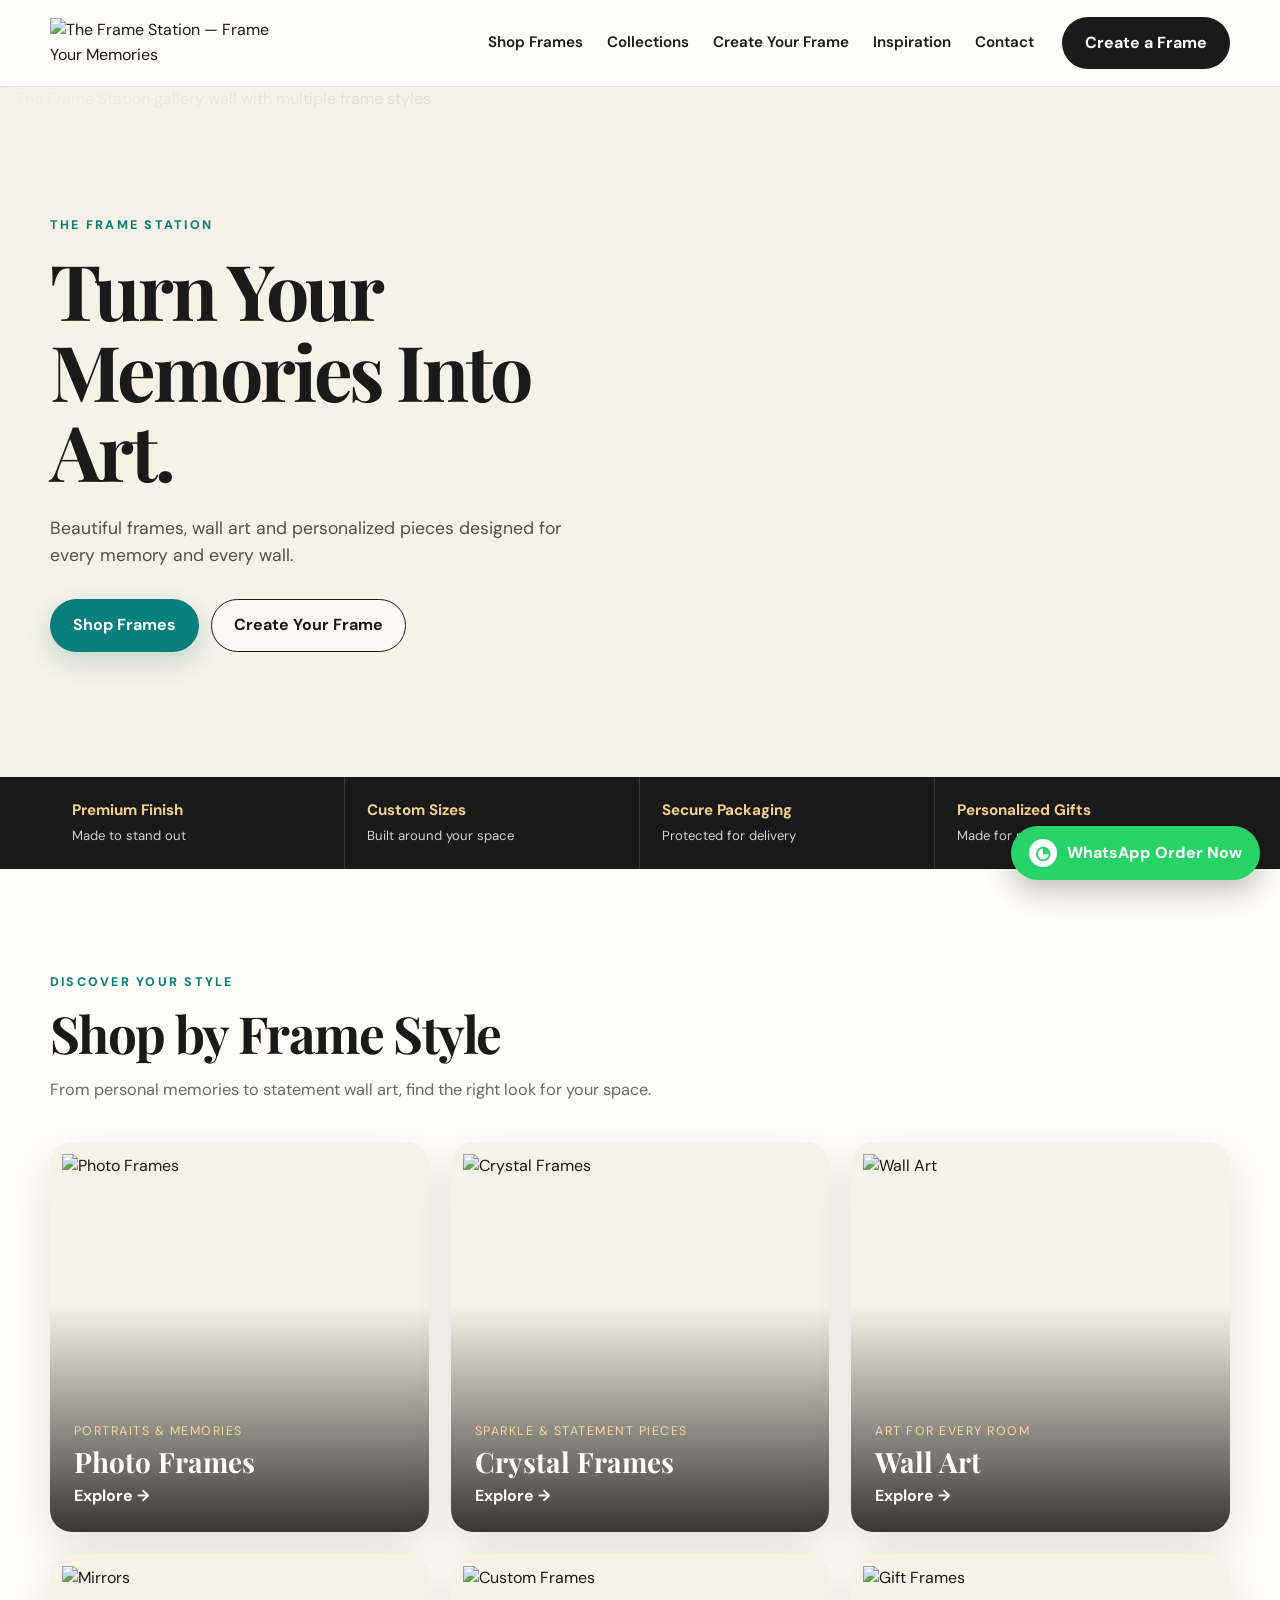
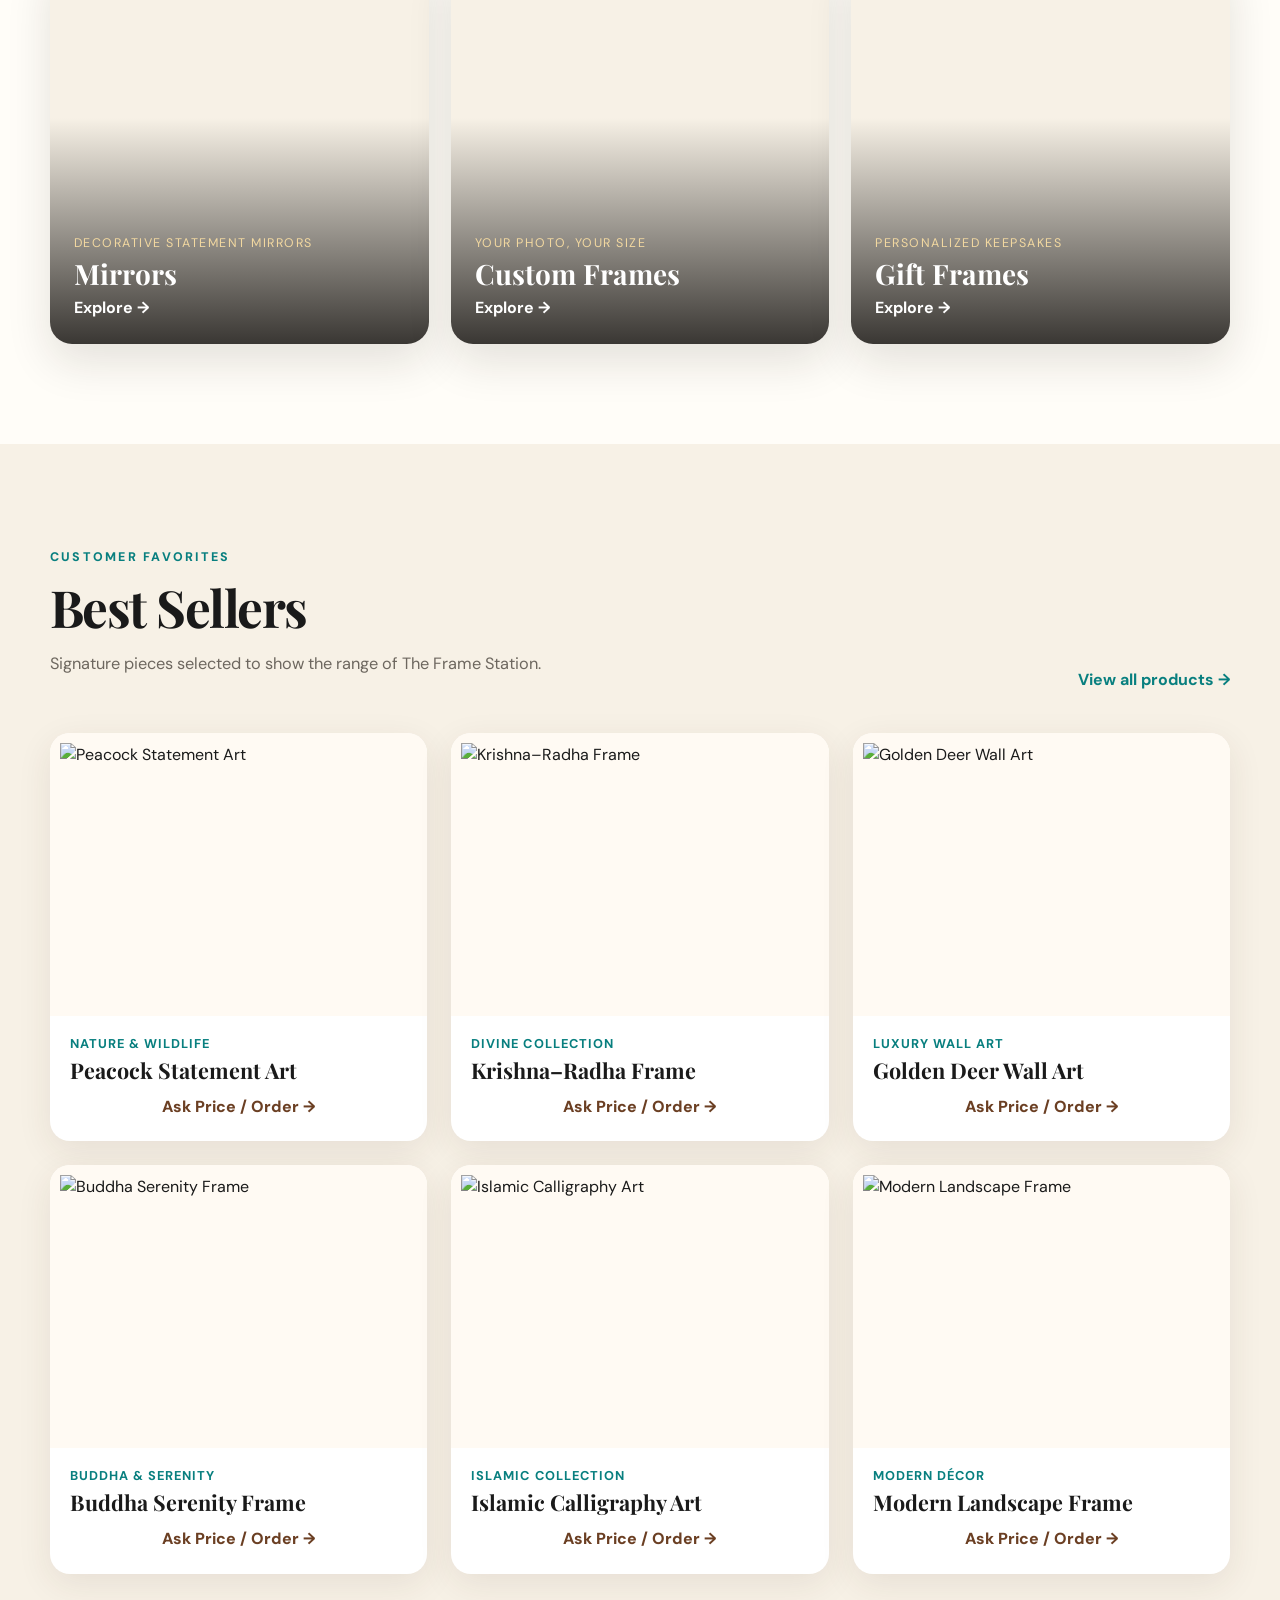
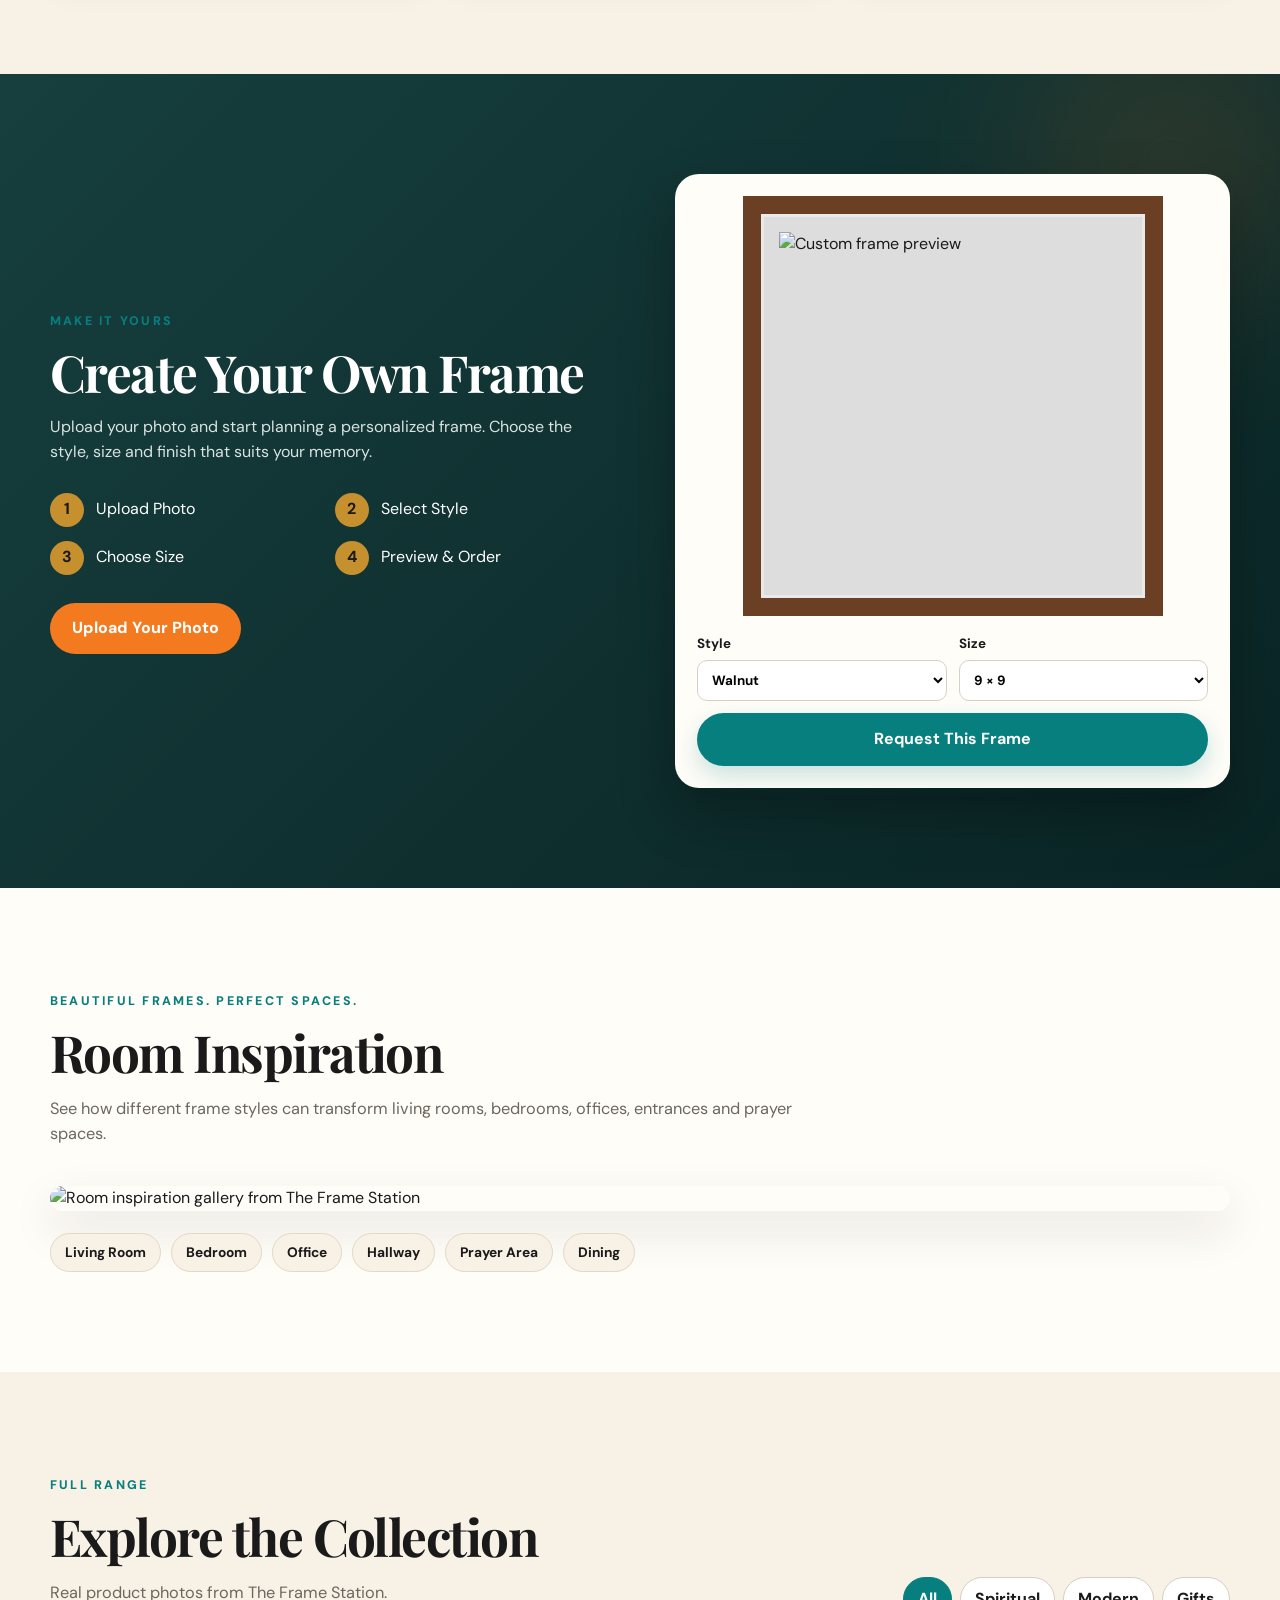
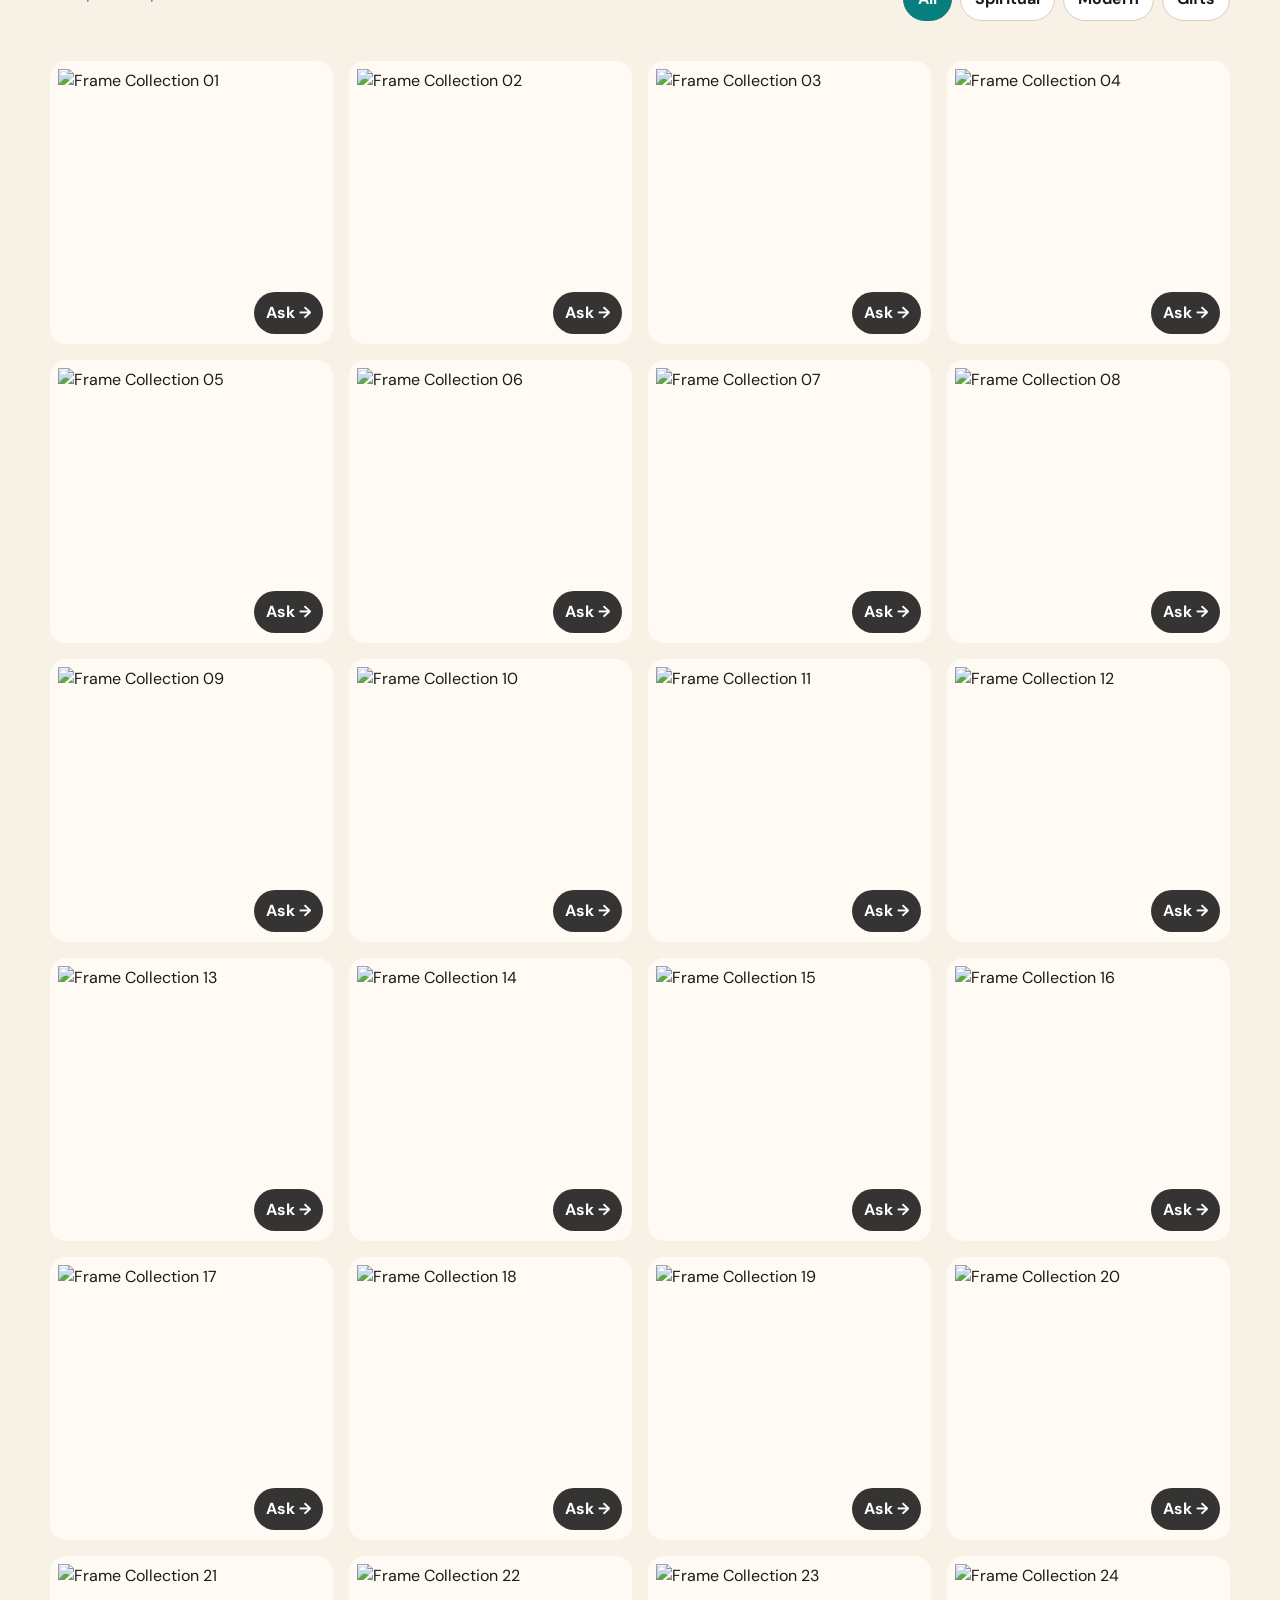
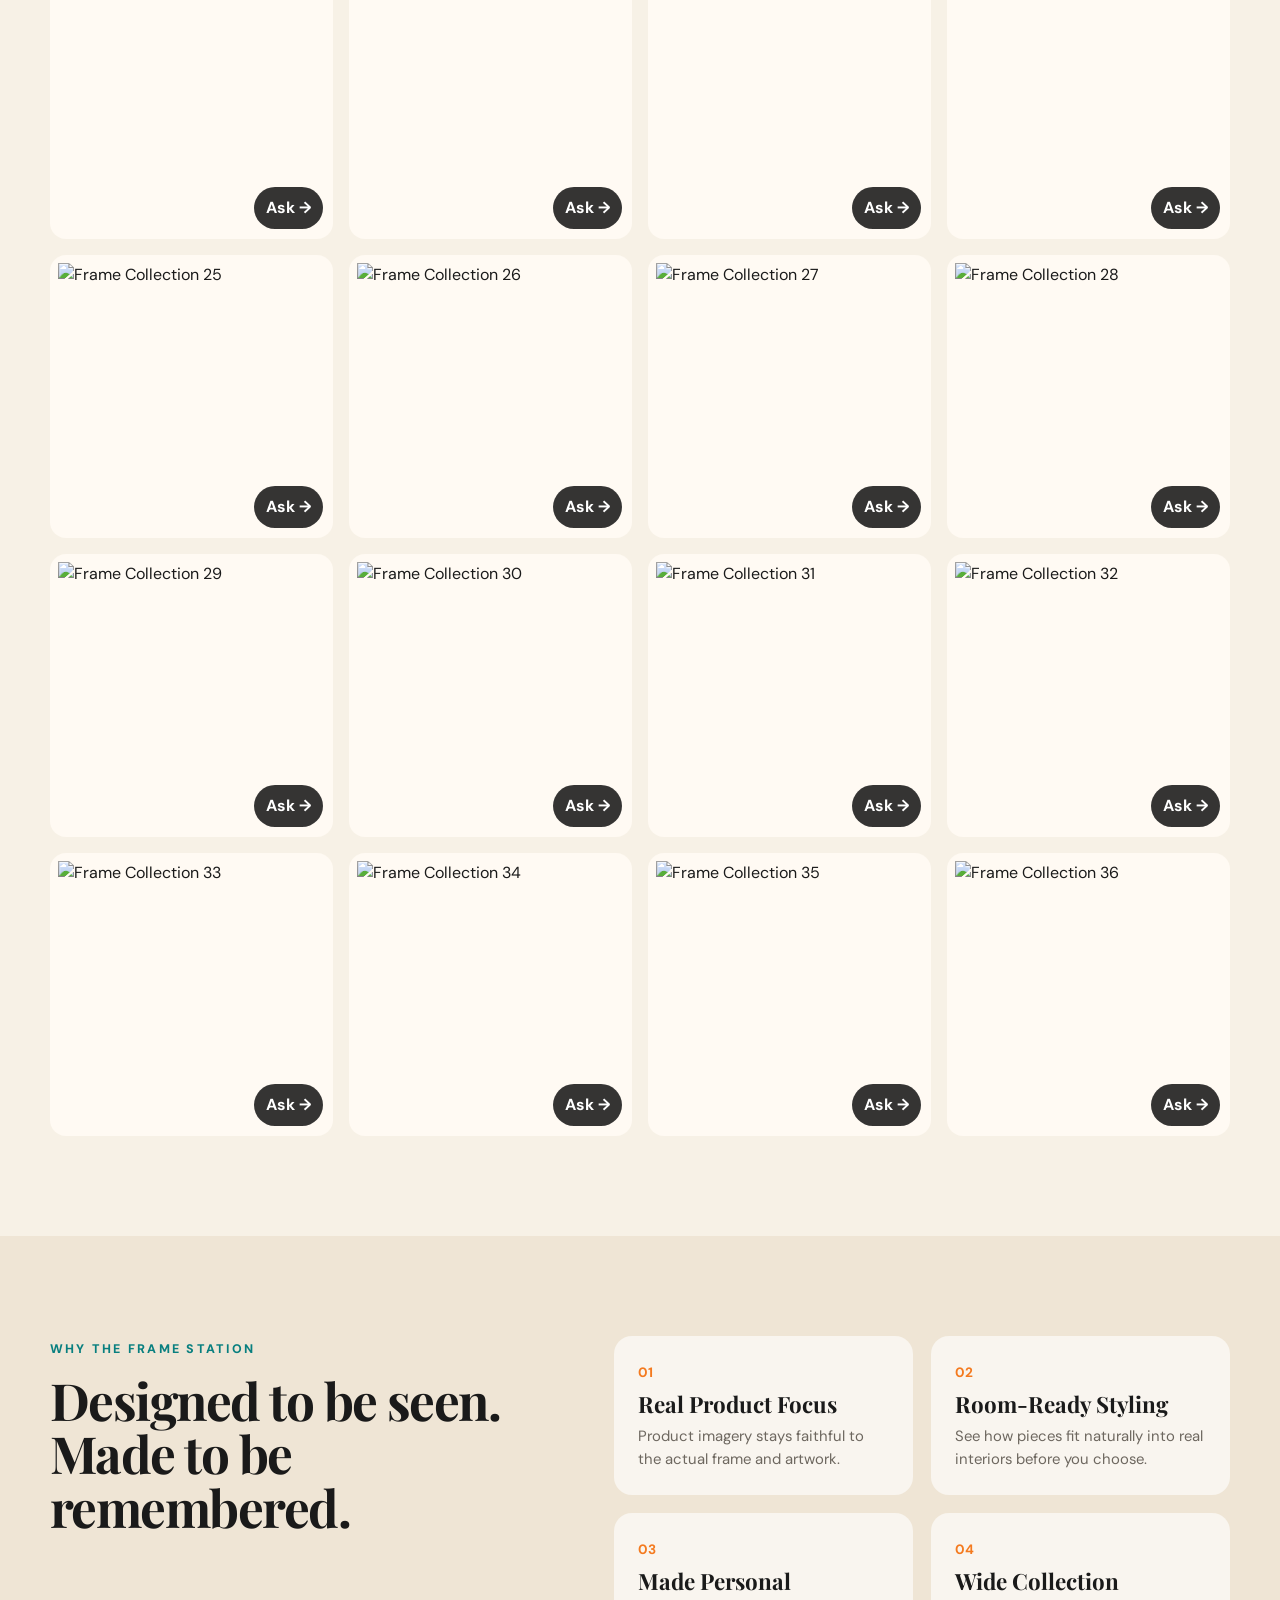
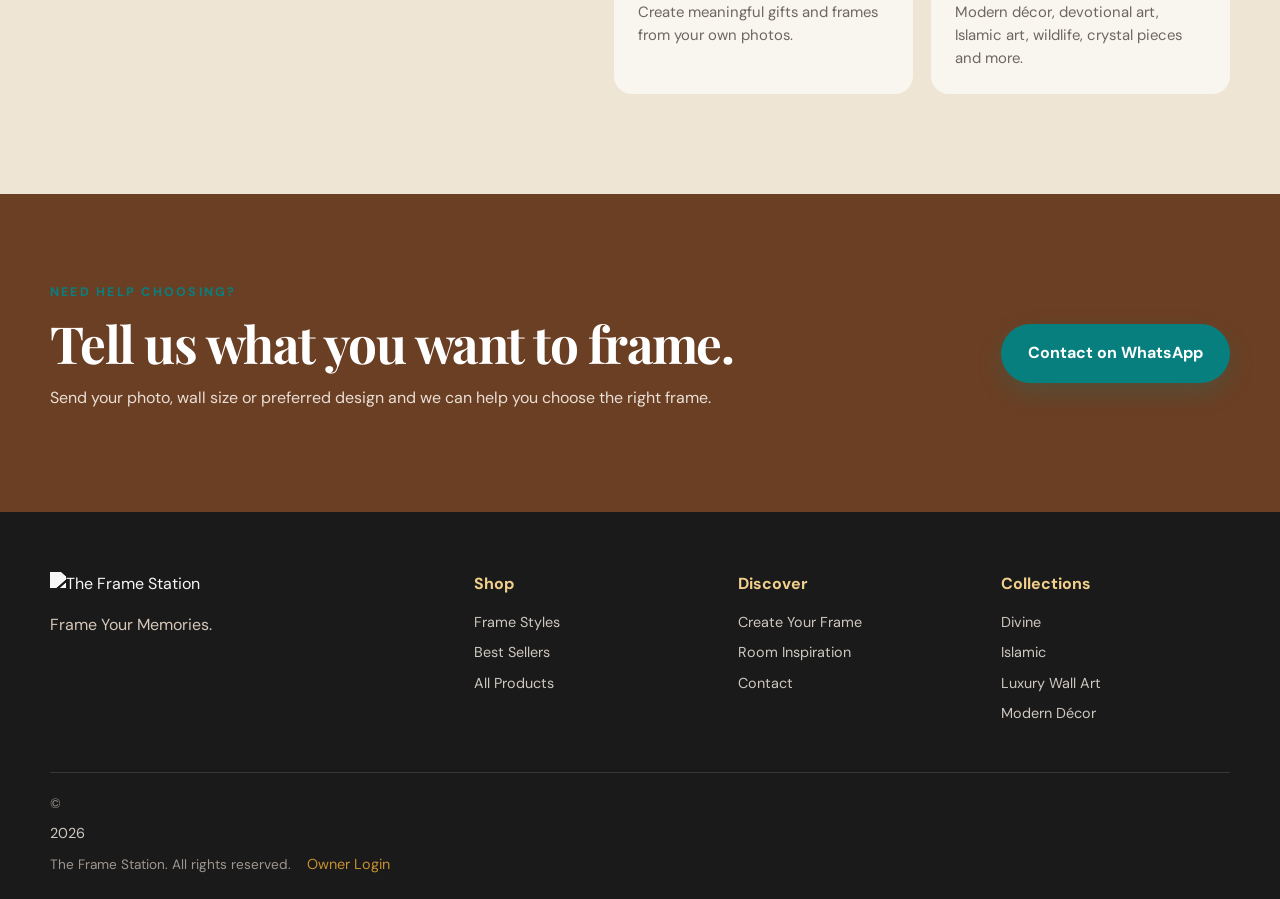
==== index.html @ 50bdc665 "Add files via upload" ====
<!doctype html>
<html lang="en">
<head>
  <meta charset="utf-8">
  <meta name="viewport" content="width=device-width, initial-scale=1">
  <meta name="theme-color" content="#087f7f">
  <meta name="description" content="The Frame Station — premium photo frames, wall art, crystal frames, mirrors, custom frames and personalized gifts.">
  <title>The Frame Station | Frame Your Memories</title>
  <link rel="preconnect" href="https://fonts.googleapis.com">
  <link rel="preconnect" href="https://fonts.gstatic.com" crossorigin>
  <link href="https://fonts.googleapis.com/css2?family=DM+Sans:wght@400;500;600;700&family=Playfair+Display:wght@600;700&display=swap" rel="stylesheet">
  <link rel="stylesheet" href="styles.css">
</head>
<body>
  <header class="site-header" id="top">
    <div class="container nav-wrap">
      <a href="#top" class="brand" aria-label="The Frame Station home">
        <img src="assets/logo.png" alt="The Frame Station — Frame Your Memories">
      </a>
      <button class="menu-toggle" aria-label="Open menu" aria-expanded="false">☰</button>
      <nav class="nav" aria-label="Main navigation">
        <a href="#shop">Shop Frames</a>
        <a href="#collections">Collections</a>
        <a href="#custom">Create Your Frame</a>
        <a href="#inspiration">Inspiration</a>
        <a href="#contact">Contact</a>
      </nav>
      <a class="nav-cta" href="#custom">Create a Frame</a>
    </div>
  </header>

  <main>
    <section class="hero">
      <img class="hero-bg" src="assets/hero.webp" alt="The Frame Station gallery wall with multiple frame styles">
      <div class="hero-shade"></div>
      <div class="container hero-content">
        <div class="hero-copy">
          <span class="eyebrow">THE FRAME STATION</span>
          <h1>Turn Your Memories Into Art.</h1>
          <p>Beautiful frames, wall art and personalized pieces designed for every memory and every wall.</p>
          <div class="hero-actions">
            <a class="btn btn-primary" href="#shop">Shop Frames</a>
            <a class="btn btn-ghost" href="#custom">Create Your Frame</a>
          </div>
        </div>
      </div>
    </section>

    <section class="trust-strip">
      <div class="container trust-grid">
        <div><strong>Premium Finish</strong><span>Made to stand out</span></div>
        <div><strong>Custom Sizes</strong><span>Built around your space</span></div>
        <div><strong>Secure Packaging</strong><span>Protected for delivery</span></div>
        <div><strong>Personalized Gifts</strong><span>Made for meaningful moments</span></div>
      </div>
    </section>

    <section class="section" id="shop">
      <div class="container">
        <div class="section-heading">
          <span class="eyebrow">DISCOVER YOUR STYLE</span>
          <h2>Shop by Frame Style</h2>
          <p>From personal memories to statement wall art, find the right look for your space.</p>
        </div>
        <div class="category-grid">
          <article class="category-card">
            <img src="assets/products/product-30.webp" alt="Photo Frames">
            <div class="category-overlay">
              <span>Portraits & memories</span>
              <h3>Photo Frames</h3>
              <a href="#collections">Explore →</a>
            </div>
          </article><article class="category-card">
            <img src="assets/products/product-27.webp" alt="Crystal Frames">
            <div class="category-overlay">
              <span>Sparkle & statement pieces</span>
              <h3>Crystal Frames</h3>
              <a href="#collections">Explore →</a>
            </div>
          </article><article class="category-card">
            <img src="assets/products/product-05.webp" alt="Wall Art">
            <div class="category-overlay">
              <span>Art for every room</span>
              <h3>Wall Art</h3>
              <a href="#collections">Explore →</a>
            </div>
          </article><article class="category-card">
            <img src="assets/products/product-33.webp" alt="Mirrors">
            <div class="category-overlay">
              <span>Decorative statement mirrors</span>
              <h3>Mirrors</h3>
              <a href="#collections">Explore →</a>
            </div>
          </article><article class="category-card">
            <img src="assets/products/product-35.webp" alt="Custom Frames">
            <div class="category-overlay">
              <span>Your photo, your size</span>
              <h3>Custom Frames</h3>
              <a href="#collections">Explore →</a>
            </div>
          </article><article class="category-card">
            <img src="assets/products/product-18.webp" alt="Gift Frames">
            <div class="category-overlay">
              <span>Personalized keepsakes</span>
              <h3>Gift Frames</h3>
              <a href="#collections">Explore →</a>
            </div>
          </article>
        </div>
      </div>
    </section>

    <section class="section section-soft" id="collections">
      <div class="container">
        <div class="section-heading heading-row">
          <div>
            <span class="eyebrow">CUSTOMER FAVORITES</span>
            <h2>Best Sellers</h2>
            <p>Signature pieces selected to show the range of The Frame Station.</p>
          </div>
          <a class="text-link" href="#all-products">View all products →</a>
        </div>
        <div class="product-grid">
          <article class="product-card">
            <div class="product-image"><img src="assets/products/product-21.webp" alt="Peacock Statement Art" loading="lazy"></div>
            <div class="product-info">
              <span>Nature & Wildlife</span>
              <h3>Peacock Statement Art</h3>
              <button class="order-link" data-product="Peacock Statement Art">Ask Price / Order →</button>
            </div>
          </article><article class="product-card">
            <div class="product-image"><img src="assets/products/product-12.webp" alt="Krishna–Radha Frame" loading="lazy"></div>
            <div class="product-info">
              <span>Divine Collection</span>
              <h3>Krishna–Radha Frame</h3>
              <button class="order-link" data-product="Krishna–Radha Frame">Ask Price / Order →</button>
            </div>
          </article><article class="product-card">
            <div class="product-image"><img src="assets/products/product-07.webp" alt="Golden Deer Wall Art" loading="lazy"></div>
            <div class="product-info">
              <span>Luxury Wall Art</span>
              <h3>Golden Deer Wall Art</h3>
              <button class="order-link" data-product="Golden Deer Wall Art">Ask Price / Order →</button>
            </div>
          </article><article class="product-card">
            <div class="product-image"><img src="assets/products/product-10.webp" alt="Buddha Serenity Frame" loading="lazy"></div>
            <div class="product-info">
              <span>Buddha & Serenity</span>
              <h3>Buddha Serenity Frame</h3>
              <button class="order-link" data-product="Buddha Serenity Frame">Ask Price / Order →</button>
            </div>
          </article><article class="product-card">
            <div class="product-image"><img src="assets/products/product-03.webp" alt="Islamic Calligraphy Art" loading="lazy"></div>
            <div class="product-info">
              <span>Islamic Collection</span>
              <h3>Islamic Calligraphy Art</h3>
              <button class="order-link" data-product="Islamic Calligraphy Art">Ask Price / Order →</button>
            </div>
          </article><article class="product-card">
            <div class="product-image"><img src="assets/products/product-32.webp" alt="Modern Landscape Frame" loading="lazy"></div>
            <div class="product-info">
              <span>Modern Décor</span>
              <h3>Modern Landscape Frame</h3>
              <button class="order-link" data-product="Modern Landscape Frame">Ask Price / Order →</button>
            </div>
          </article>
        </div>
      </div>
    </section>

    <section class="custom-section" id="custom">
      <div class="container custom-grid">
        <div class="custom-copy">
          <span class="eyebrow">MAKE IT YOURS</span>
          <h2>Create Your Own Frame</h2>
          <p>Upload your photo and start planning a personalized frame. Choose the style, size and finish that suits your memory.</p>
          <div class="steps">
            <div><b>1</b><span>Upload Photo</span></div>
            <div><b>2</b><span>Select Style</span></div>
            <div><b>3</b><span>Choose Size</span></div>
            <div><b>4</b><span>Preview & Order</span></div>
          </div>
          <label class="upload-btn" for="photoUpload">Upload Your Photo</label>
          <input id="photoUpload" type="file" accept="image/*" hidden>
        </div>
        <div class="preview-shell">
          <div class="preview-frame">
            <img id="previewImage" src="assets/products/product-30.webp" alt="Custom frame preview">
          </div>
          <div class="preview-controls">
            <label>Style
              <select id="frameStyle">
                <option value="walnut">Walnut</option>
                <option value="black">Black</option>
                <option value="gold">Gold</option>
                <option value="teal">Teal Accent</option>
              </select>
            </label>
            <label>Size
              <select id="frameSize">
                <option>9 × 9</option>
                <option>12 × 12</option>
                <option>12 × 18</option>
                <option>18 × 24</option>
                <option>A4</option>
                <option>Custom Size</option>
              </select>
            </label>
            <button class="btn btn-primary" id="customOrder">Request This Frame</button>
          </div>
        </div>
      </div>
    </section>

    <section class="section" id="inspiration">
      <div class="container">
        <div class="section-heading">
          <span class="eyebrow">BEAUTIFUL FRAMES. PERFECT SPACES.</span>
          <h2>Room Inspiration</h2>
          <p>See how different frame styles can transform living rooms, bedrooms, offices, entrances and prayer spaces.</p>
        </div>
        <div class="inspiration-feature">
          <img src="assets/room-inspiration.webp" alt="Room inspiration gallery from The Frame Station" loading="lazy">
        </div>
        <div class="room-tags">
          <span>Living Room</span><span>Bedroom</span><span>Office</span><span>Hallway</span><span>Prayer Area</span><span>Dining</span>
        </div>
      </div>
    </section>

    <section class="section section-soft" id="all-products">
      <div class="container">
        <div class="section-heading heading-row">
          <div>
            <span class="eyebrow">FULL RANGE</span>
            <h2>Explore the Collection</h2>
            <p>Real product photos from The Frame Station.</p>
          </div>
          <div class="filters" aria-label="Product filters">
            <button class="filter-btn active" data-filter="all">All</button>
            <button class="filter-btn" data-filter="spiritual">Spiritual</button>
            <button class="filter-btn" data-filter="modern">Modern</button>
            <button class="filter-btn" data-filter="gift">Gifts</button>
          </div>
        </div>
        <div class="gallery-grid" id="galleryGrid"></div>
      </div>
    </section>

    <section class="why">
      <div class="container why-grid">
        <div>
          <span class="eyebrow">WHY THE FRAME STATION</span>
          <h2>Designed to be seen. Made to be remembered.</h2>
        </div>
        <div class="why-items">
          <div><b>01</b><h3>Real Product Focus</h3><p>Product imagery stays faithful to the actual frame and artwork.</p></div>
          <div><b>02</b><h3>Room-Ready Styling</h3><p>See how pieces fit naturally into real interiors before you choose.</p></div>
          <div><b>03</b><h3>Made Personal</h3><p>Create meaningful gifts and frames from your own photos.</p></div>
          <div><b>04</b><h3>Wide Collection</h3><p>Modern décor, devotional art, Islamic art, wildlife, crystal pieces and more.</p></div>
        </div>
      </div>
    </section>

    <section class="contact" id="contact">
      <div class="container contact-inner">
        <div>
          <span class="eyebrow">NEED HELP CHOOSING?</span>
          <h2>Tell us what you want to frame.</h2>
          <p>Send your photo, wall size or preferred design and we can help you choose the right frame.</p>
        </div>
        <button class="btn btn-primary btn-large" id="contactWhatsApp">Contact on WhatsApp</button>
      </div>
    </section>
  </main>

  <footer>
    <div class="container footer-grid">
      <div class="footer-brand">
        <img src="assets/logo.png" alt="The Frame Station">
        <p>Frame Your Memories.</p>
      </div>
      <div><h4>Shop</h4><a href="#shop">Frame Styles</a><a href="#collections">Best Sellers</a><a href="#all-products">All Products</a></div>
      <div><h4>Discover</h4><a href="#custom">Create Your Frame</a><a href="#inspiration">Room Inspiration</a><a href="#contact">Contact</a></div>
      <div><h4>Collections</h4><span>Divine</span><span>Islamic</span><span>Luxury Wall Art</span><span>Modern Décor</span></div>
    </div>
    <div class="container footer-bottom">© <span id="year"></span> The Frame Station. All rights reserved. <a href="/admin/" style="display:inline;margin-left:12px;color:#c6902f">Owner Login</a></div>
  </footer>

  <script>
    window.PRODUCTS = [{"src": "assets/products/product-01.webp", "name": "Frame Collection 01"}, {"src": "assets/products/product-02.webp", "name": "Frame Collection 02"}, {"src": "assets/products/product-03.webp", "name": "Frame Collection 03"}, {"src": "assets/products/product-04.webp", "name": "Frame Collection 04"}, {"src": "assets/products/product-05.webp", "name": "Frame Collection 05"}, {"src": "assets/products/product-06.webp", "name": "Frame Collection 06"}, {"src": "assets/products/product-07.webp", "name": "Frame Collection 07"}, {"src": "assets/products/product-08.webp", "name": "Frame Collection 08"}, {"src": "assets/products/product-09.webp", "name": "Frame Collection 09"}, {"src": "assets/products/product-10.webp", "name": "Frame Collection 10"}, {"src": "assets/products/product-11.webp", "name": "Frame Collection 11"}, {"src": "assets/products/product-12.webp", "name": "Frame Collection 12"}, {"src": "assets/products/product-13.webp", "name": "Frame Collection 13"}, {"src": "assets/products/product-14.webp", "name": "Frame Collection 14"}, {"src": "assets/products/product-15.webp", "name": "Frame Collection 15"}, {"src": "assets/products/product-16.webp", "name": "Frame Collection 16"}, {"src": "assets/products/product-17.webp", "name": "Frame Collection 17"}, {"src": "assets/products/product-18.webp", "name": "Frame Collection 18"}, {"src": "assets/products/product-19.webp", "name": "Frame Collection 19"}, {"src": "assets/products/product-20.webp", "name": "Frame Collection 20"}, {"src": "assets/products/product-21.webp", "name": "Frame Collection 21"}, {"src": "assets/products/product-22.webp", "name": "Frame Collection 22"}, {"src": "assets/products/product-23.webp", "name": "Frame Collection 23"}, {"src": "assets/products/product-24.webp", "name": "Frame Collection 24"}, {"src": "assets/products/product-25.webp", "name": "Frame Collection 25"}, {"src": "assets/products/product-26.webp", "name": "Frame Collection 26"}, {"src": "assets/products/product-27.webp", "name": "Frame Collection 27"}, {"src": "assets/products/product-28.webp", "name": "Frame Collection 28"}, {"src": "assets/products/product-29.webp", "name": "Frame Collection 29"}, {"src": "assets/products/product-30.webp", "name": "Frame Collection 30"}, {"src": "assets/products/product-31.webp", "name": "Frame Collection 31"}, {"src": "assets/products/product-32.webp", "name": "Frame Collection 32"}, {"src": "assets/products/product-33.webp", "name": "Frame Collection 33"}, {"src": "assets/products/product-34.webp", "name": "Frame Collection 34"}, {"src": "assets/products/product-35.webp", "name": "Frame Collection 35"}, {"src": "assets/products/product-36.webp", "name": "Frame Collection 36"}];
  </script>
  <button class="whatsapp-float" id="floatingWhatsApp" type="button" aria-label="Order on WhatsApp">
    <span class="wa-icon">◔</span>
    <span>WhatsApp Order Now</span>
  </button>
  <script src="script.js"></script>
</body>
</html>
---- styles.css ----
:root{
  --charcoal:#1a1a1a;
  --gold:#c6902f;
  --walnut:#6b3f23;
  --teal:#087f7f;
  --teal-dark:#065f5f;
  --orange:#f47a1f;
  --cream:#f7f1e6;
  --paper:#fffdf8;
  --white:#fff;
  --muted:#6d675f;
  --shadow:0 18px 45px rgba(34,27,20,.12);
  --radius:22px;
}
*{box-sizing:border-box}
html{scroll-behavior:smooth}
body{margin:0;font-family:"DM Sans",sans-serif;color:var(--charcoal);background:var(--paper);line-height:1.55}
img{max-width:100%;display:block}
a{text-decoration:none;color:inherit}
button,select,input{font:inherit}
.container{width:min(1180px,calc(100% - 40px));margin:auto}
.site-header{position:sticky;top:0;z-index:50;background:rgba(255,253,248,.94);backdrop-filter:blur(14px);border-bottom:1px solid rgba(107,63,35,.12)}
.nav-wrap{height:86px;display:flex;align-items:center;gap:28px}
.brand{width:220px;display:block}
.brand img{width:100%;height:auto;max-height:66px;object-fit:contain;object-position:left center}
.nav{display:flex;align-items:center;gap:24px;margin-left:auto}
.nav a{font-weight:600;font-size:.95rem}
.nav a:hover{color:var(--teal)}
.nav-cta,.btn{border-radius:999px;padding:13px 22px;font-weight:700;display:inline-flex;align-items:center;justify-content:center;border:1px solid transparent;cursor:pointer;transition:.2s}
.nav-cta{background:var(--charcoal);color:white}
.nav-cta:hover{background:var(--teal)}
.menu-toggle{display:none;background:none;border:0;font-size:1.7rem}
.hero{position:relative;min-height:690px;display:grid;align-items:center;overflow:hidden;background:var(--cream)}
.hero-bg{position:absolute;inset:0;width:100%;height:100%;object-fit:cover}
.hero-shade{position:absolute;inset:0;background:linear-gradient(90deg,rgba(247,241,230,.98) 0%,rgba(247,241,230,.90) 35%,rgba(247,241,230,.18) 68%,rgba(247,241,230,.06) 100%)}
.hero-content{position:relative;z-index:2}
.hero-copy{max-width:550px;padding:80px 0}
.eyebrow{display:inline-block;color:var(--teal);font-size:.78rem;font-weight:800;letter-spacing:.18em;text-transform:uppercase;margin-bottom:14px}
h1,h2,h3{font-family:"Playfair Display",serif;line-height:1.05;margin:0}
h1{font-size:clamp(3rem,6vw,5.7rem);letter-spacing:-.04em}
h2{font-size:clamp(2.35rem,4vw,4.1rem);letter-spacing:-.03em}
h3{font-size:1.4rem}
.hero-copy p{font-size:1.1rem;max-width:520px;color:#554f49;margin:24px 0 30px}
.hero-actions{display:flex;gap:12px;flex-wrap:wrap}
.btn-primary{background:var(--teal);color:white;box-shadow:0 10px 25px rgba(8,127,127,.22)}
.btn-primary:hover{background:var(--teal-dark);transform:translateY(-1px)}
.btn-ghost{border-color:var(--charcoal);background:rgba(255,255,255,.55)}
.btn-ghost:hover{background:white}
.trust-strip{background:var(--charcoal);color:white}
.trust-grid{display:grid;grid-template-columns:repeat(4,1fr)}
.trust-grid>div{padding:22px 22px;border-right:1px solid rgba(255,255,255,.12)}
.trust-grid>div:last-child{border-right:0}
.trust-grid strong{display:block;color:#f4d18a;font-size:.95rem}
.trust-grid span{font-size:.82rem;color:#d6d0ca}
.section{padding:100px 0}
.section-soft{background:var(--cream)}
.section-heading{max-width:760px;margin-bottom:40px}
.section-heading p{color:var(--muted);font-size:1.02rem}
.heading-row{max-width:none;display:flex;align-items:end;justify-content:space-between;gap:24px}
.text-link{color:var(--teal);font-weight:700;white-space:nowrap}
.category-grid{display:grid;grid-template-columns:repeat(3,1fr);gap:22px}
.category-card{position:relative;height:360px;border-radius:var(--radius);overflow:hidden;box-shadow:var(--shadow);background:#ddd}
.category-card img{width:100%;height:100%;object-fit:cover;transition:transform .5s}
.category-card:hover img{transform:scale(1.04)}
.category-card:after{content:"";position:absolute;inset:0;background:linear-gradient(180deg,transparent 40%,rgba(16,14,12,.82) 100%)}
.category-overlay{position:absolute;left:24px;right:24px;bottom:22px;color:white;z-index:2}
.category-overlay span{font-size:.78rem;text-transform:uppercase;letter-spacing:.12em;color:#f2d8a0}
.category-overlay h3{font-size:1.75rem;margin:4px 0 8px}
.category-overlay a{font-weight:700;color:#fff}
.product-grid{display:grid;grid-template-columns:repeat(3,1fr);gap:24px}
.product-card{background:white;border-radius:20px;overflow:hidden;box-shadow:0 10px 35px rgba(67,49,31,.09);transition:.25s}
.product-card:hover{transform:translateY(-5px);box-shadow:var(--shadow)}
.product-image{aspect-ratio:1/1;background:#eee;overflow:hidden}
.product-image img{width:100%;height:100%;object-fit:cover}
.product-info{padding:18px 20px 22px}
.product-info>span{color:var(--teal);font-weight:700;font-size:.8rem;text-transform:uppercase;letter-spacing:.08em}
.product-info h3{margin:5px 0 13px;font-size:1.35rem}
.order-link{background:none;border:0;padding:0;color:var(--walnut);font-weight:800;cursor:pointer}
.custom-section{padding:100px 0;background:linear-gradient(135deg,#163f3e,#0a2424);color:white;position:relative;overflow:hidden}
.custom-section:before{content:"";position:absolute;width:300px;height:300px;border-radius:50%;background:var(--orange);filter:blur(80px);opacity:.12;right:-40px;top:-60px}
.custom-grid{display:grid;grid-template-columns:1fr 1fr;gap:70px;align-items:center;position:relative}
.custom-copy p{color:#d9e3e1;max-width:560px}
.steps{display:grid;grid-template-columns:repeat(2,1fr);gap:14px;margin:28px 0}
.steps div{display:flex;align-items:center;gap:12px}
.steps b{width:34px;height:34px;border-radius:50%;display:grid;place-items:center;background:var(--gold);color:var(--charcoal)}
.upload-btn{display:inline-flex;padding:13px 22px;border-radius:999px;background:var(--orange);font-weight:800;cursor:pointer}
.preview-shell{background:var(--paper);padding:22px;border-radius:24px;box-shadow:0 25px 55px rgba(0,0,0,.28);color:var(--charcoal)}
.preview-frame{margin:auto;max-width:420px;aspect-ratio:1/1;background:#ddd;padding:18px;border:18px solid var(--walnut);box-shadow:inset 0 0 0 3px rgba(255,255,255,.35)}
.preview-frame img{width:100%;height:100%;object-fit:cover}
.preview-controls{display:grid;grid-template-columns:1fr 1fr;gap:12px;margin-top:18px}
.preview-controls label{font-size:.84rem;font-weight:700}
.preview-controls select{width:100%;margin-top:6px;padding:10px;border:1px solid #d8d0c7;border-radius:10px;background:white}
.preview-controls .btn{grid-column:1/-1}
.inspiration-feature{border-radius:26px;overflow:hidden;box-shadow:var(--shadow)}
.inspiration-feature img{width:100%}
.room-tags{display:flex;gap:10px;flex-wrap:wrap;margin-top:22px}
.room-tags span{padding:8px 14px;background:var(--cream);border:1px solid #e4d7c6;border-radius:999px;font-weight:700;font-size:.86rem}
.filters{display:flex;gap:8px;flex-wrap:wrap}
.filter-btn{border:1px solid #d9cdbd;background:white;color:var(--charcoal);padding:9px 14px;border-radius:999px;cursor:pointer;font-weight:700}
.filter-btn.active,.filter-btn:hover{background:var(--teal);color:white;border-color:var(--teal)}
.gallery-grid{display:grid;grid-template-columns:repeat(4,1fr);gap:16px}
.gallery-item{border-radius:16px;overflow:hidden;aspect-ratio:1/1;background:#eee;position:relative}
.gallery-item img{width:100%;height:100%;object-fit:cover;transition:.4s}
.gallery-item:hover img{transform:scale(1.04)}
.gallery-item button{position:absolute;right:10px;bottom:10px;border:0;border-radius:999px;padding:9px 12px;background:rgba(26,26,26,.88);color:white;font-weight:700;cursor:pointer}
.why{padding:100px 0;background:#efe5d5}
.why-grid{display:grid;grid-template-columns:.9fr 1.1fr;gap:60px}
.why-items{display:grid;grid-template-columns:1fr 1fr;gap:18px}
.why-items>div{background:rgba(255,255,255,.62);padding:24px;border-radius:18px}
.why-items b{color:var(--orange);font-size:.85rem}
.why-items h3{margin:8px 0}
.why-items p{margin:0;color:var(--muted);font-size:.93rem}
.contact{padding:85px 0;background:var(--walnut);color:white}
.contact-inner{display:flex;align-items:center;justify-content:space-between;gap:35px}
.contact h2{max-width:700px}
.contact p{color:#eadfd6}
.btn-large{padding:16px 26px;white-space:nowrap}
footer{background:var(--charcoal);color:#eee;padding:60px 0 24px}
.footer-grid{display:grid;grid-template-columns:1.7fr repeat(3,1fr);gap:35px}
.footer-brand img{width:230px;filter:brightness(0) invert(1);opacity:.96}
.footer-brand p{color:#d6c7b9}
footer h4{color:#f2d08c;margin:0 0 14px}
footer a,footer span{display:block;color:#cfc8c1;margin:8px 0;font-size:.9rem}
footer a:hover{color:white}
.footer-bottom{margin-top:40px;padding-top:20px;border-top:1px solid rgba(255,255,255,.12);color:#9e9690;font-size:.85rem}
@media(max-width:900px){
  .nav,.nav-cta{display:none}
  .menu-toggle{display:block;margin-left:auto}
  .nav.open{display:flex;position:absolute;left:20px;right:20px;top:78px;flex-direction:column;align-items:stretch;background:var(--paper);padding:18px;border-radius:16px;box-shadow:var(--shadow)}
  .hero{min-height:620px}
  .hero-bg{object-position:62% center}
  .hero-shade{background:linear-gradient(90deg,rgba(247,241,230,.98) 0%,rgba(247,241,230,.88) 55%,rgba(247,241,230,.2) 100%)}
  .hero-copy{max-width:480px}
  .trust-grid{grid-template-columns:1fr 1fr}
  .trust-grid>div:nth-child(2){border-right:0}
  .trust-grid>div:nth-child(-n+2){border-bottom:1px solid rgba(255,255,255,.12)}
  .category-grid,.product-grid{grid-template-columns:repeat(2,1fr)}
  .custom-grid,.why-grid{grid-template-columns:1fr}
  .gallery-grid{grid-template-columns:repeat(3,1fr)}
  .footer-grid{grid-template-columns:1fr 1fr}
}
@media(max-width:620px){
  .container{width:min(100% - 28px,1180px)}
  .nav-wrap{height:76px}
  .brand{width:180px}
  .hero{min-height:680px;align-items:end}
  .hero-bg{object-position:68% center}
  .hero-shade{background:linear-gradient(0deg,rgba(247,241,230,.98) 0%,rgba(247,241,230,.90) 52%,rgba(247,241,230,.15) 100%)}
  .hero-copy{padding:280px 0 48px}
  h1{font-size:3rem}
  h2{font-size:2.45rem}
  .section,.custom-section,.why{padding:72px 0}
  .category-grid,.product-grid{grid-template-columns:1fr}
  .category-card{height:320px}
  .heading-row{display:block}
  .text-link{display:inline-block;margin-top:12px}
  .preview-controls{grid-template-columns:1fr}
  .preview-controls .btn{grid-column:auto}
  .gallery-grid{grid-template-columns:repeat(2,1fr)}
  .why-items{grid-template-columns:1fr}
  .contact-inner{display:block}
  .contact .btn{margin-top:18px}
  .footer-grid{grid-template-columns:1fr 1fr}
  .footer-brand{grid-column:1/-1}
}


/* ===== Alignment fixes ===== */
.category-grid{
  align-items:stretch;
}
.category-card{
  display:flex;
  flex-direction:column;
  height:390px;
  background:#fff;
}
.category-card img{
  flex:1 1 auto;
  width:100%;
  min-height:0;
  object-fit:contain;
  object-position:center;
  padding:12px;
  background:#f7f1e6;
}
.category-card:after{
  background:linear-gradient(180deg,transparent 42%,rgba(16,14,12,.82) 100%);
}
.category-overlay{
  min-height:92px;
}

.product-grid{
  align-items:stretch;
}
.product-card{
  display:flex;
  flex-direction:column;
  height:100%;
}
.product-image{
  aspect-ratio:4/3;
  display:flex;
  align-items:center;
  justify-content:center;
  background:#fffaf3;
}
.product-image img{
  width:100%;
  height:100%;
  object-fit:contain;
  padding:10px;
}
.product-info{
  display:flex;
  flex-direction:column;
  flex:1;
}
.product-info .order-link{
  margin-top:auto;
}

.gallery-grid{
  align-items:stretch;
}
.gallery-item{
  aspect-ratio:1/1;
  background:#fffaf3;
}
.gallery-item img{
  object-fit:contain;
  padding:8px;
}

/* ===== Floating WhatsApp ===== */
.whatsapp-float{
  position:fixed;
  right:20px;
  bottom:20px;
  z-index:999;
  display:flex;
  align-items:center;
  gap:10px;
  padding:13px 18px;
  border-radius:999px;
  background:#25D366;
  color:#fff;
  font-weight:800;
  border:0;
  box-shadow:0 12px 30px rgba(0,0,0,.24);
  cursor:pointer;
  transition:.2s ease;
}
.whatsapp-float:hover{
  transform:translateY(-2px);
  box-shadow:0 16px 34px rgba(0,0,0,.28);
}
.whatsapp-float .wa-icon{
  width:28px;
  height:28px;
  border-radius:50%;
  background:#fff;
  color:#25D366;
  display:grid;
  place-items:center;
  font-size:18px;
  line-height:1;
}
@media(max-width:620px){
  .category-card{height:350px}
  .whatsapp-float{
    right:12px;
    bottom:12px;
    padding:11px 14px;
    font-size:.9rem;
  }
}
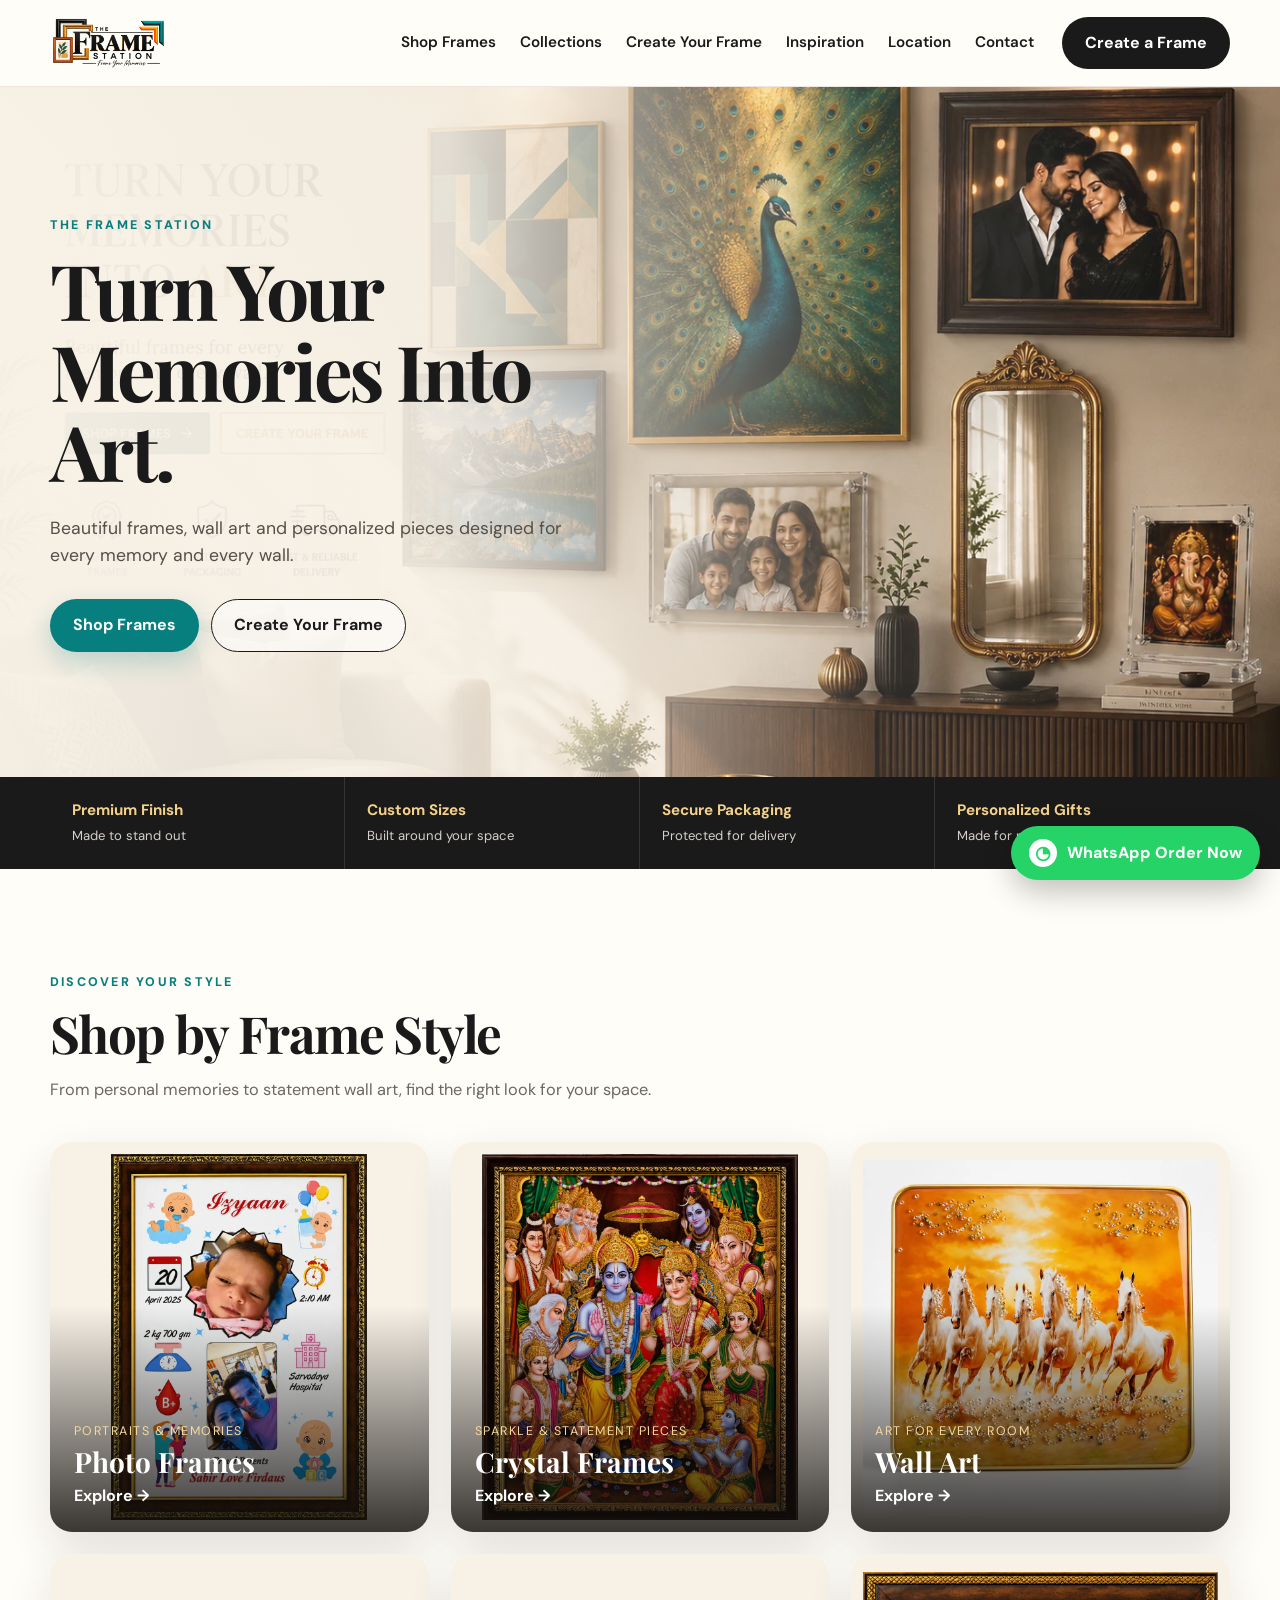
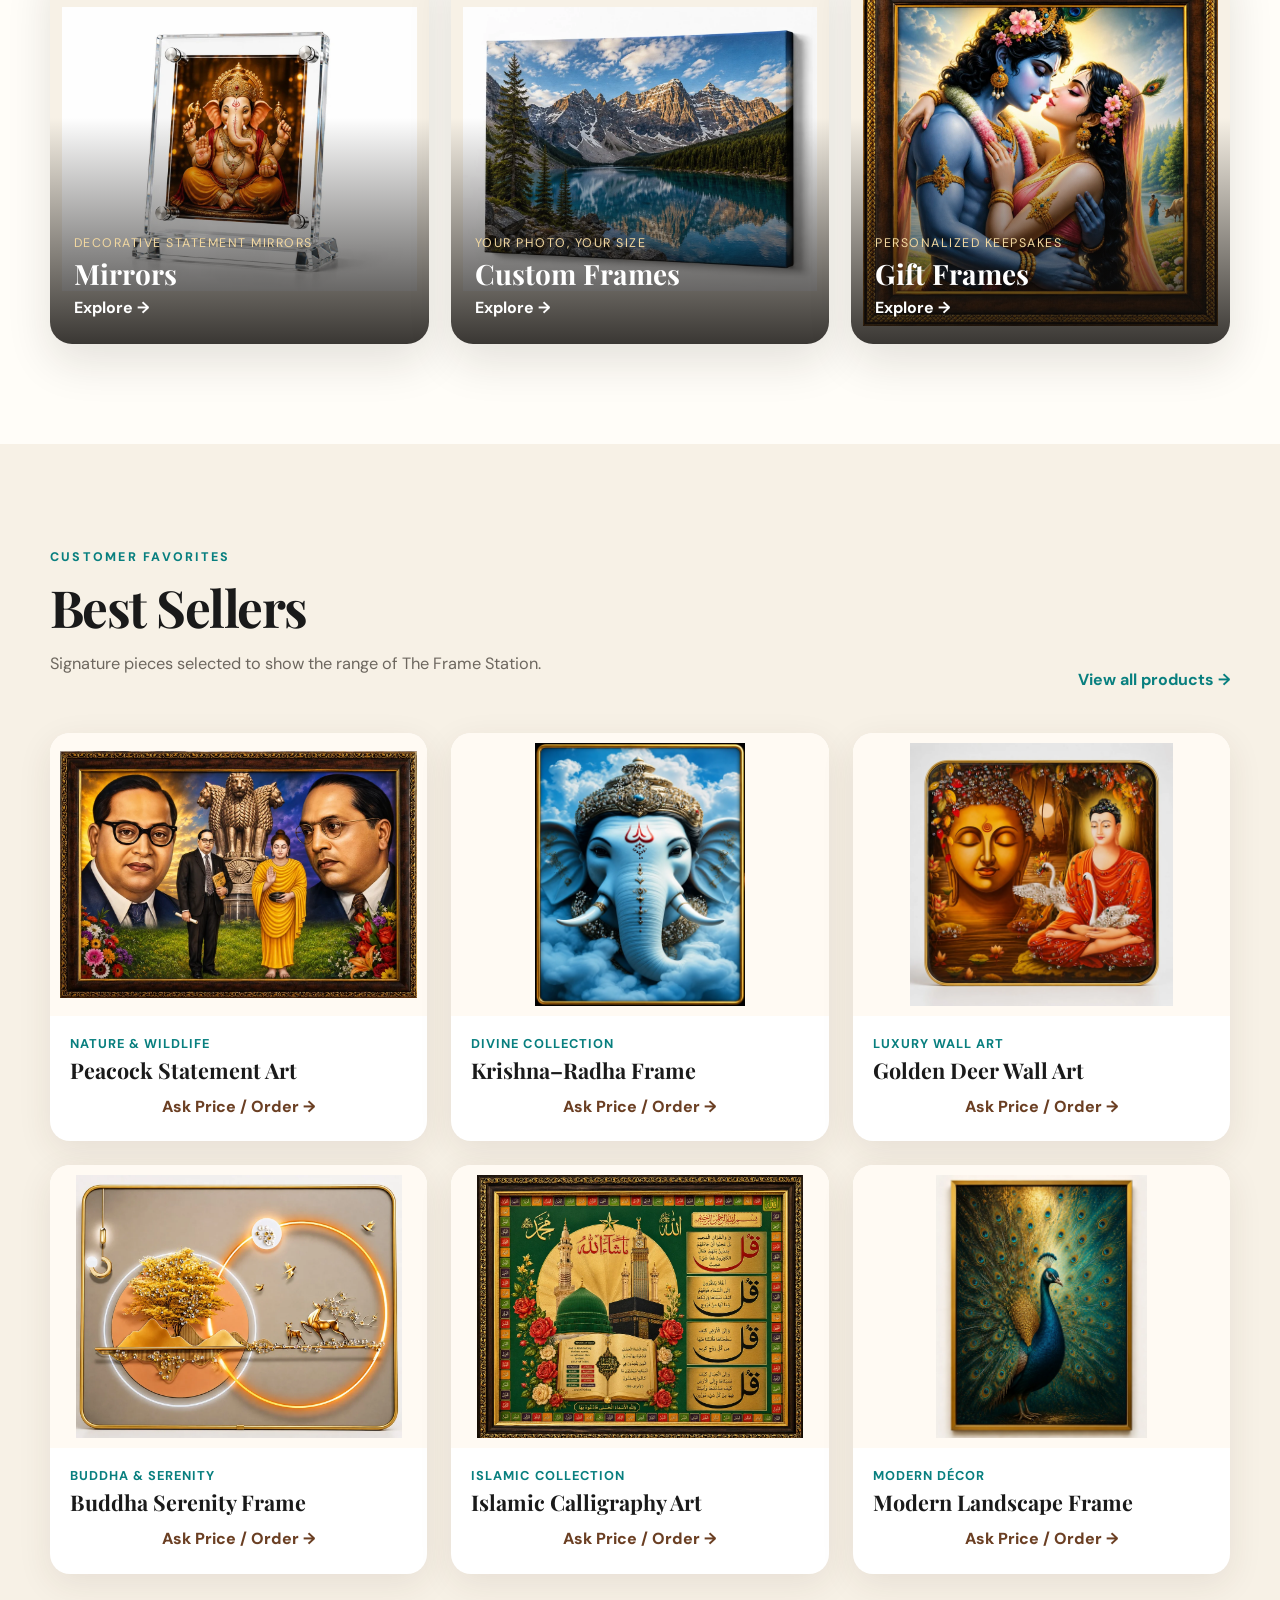
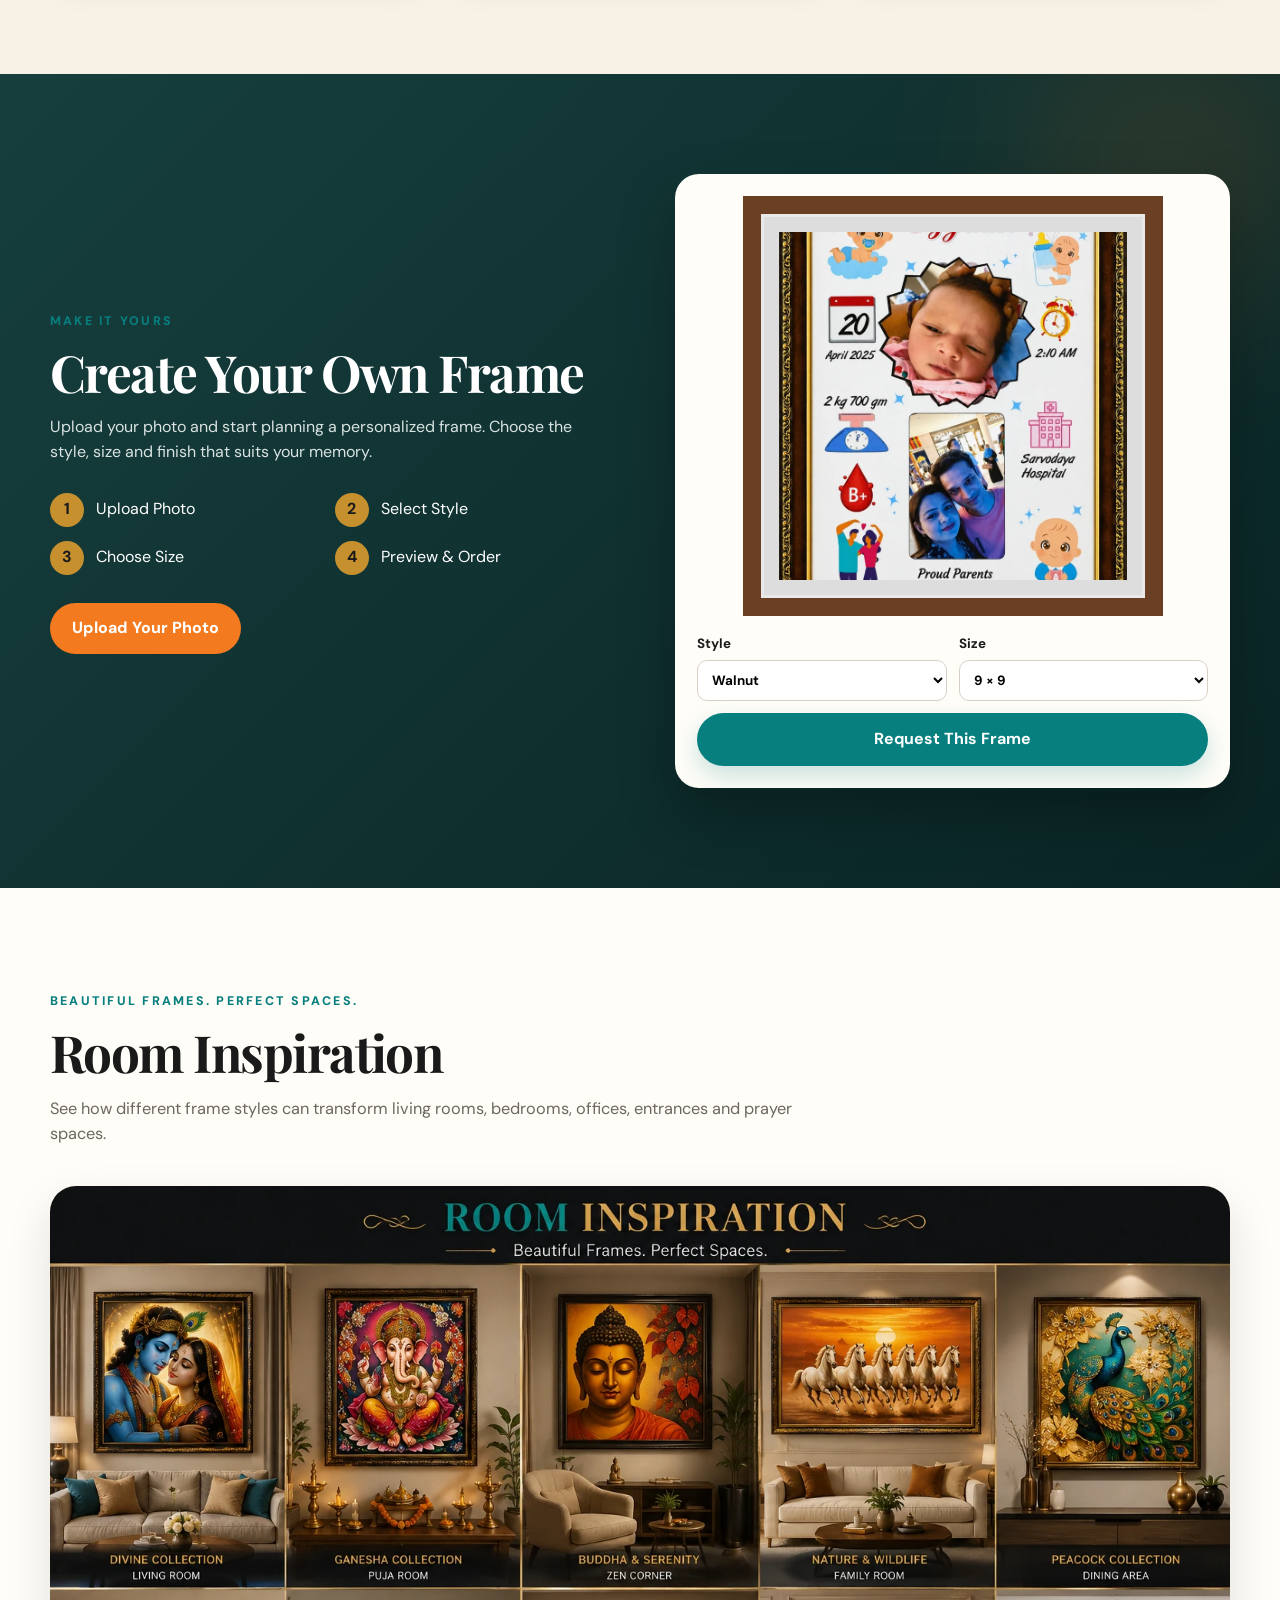
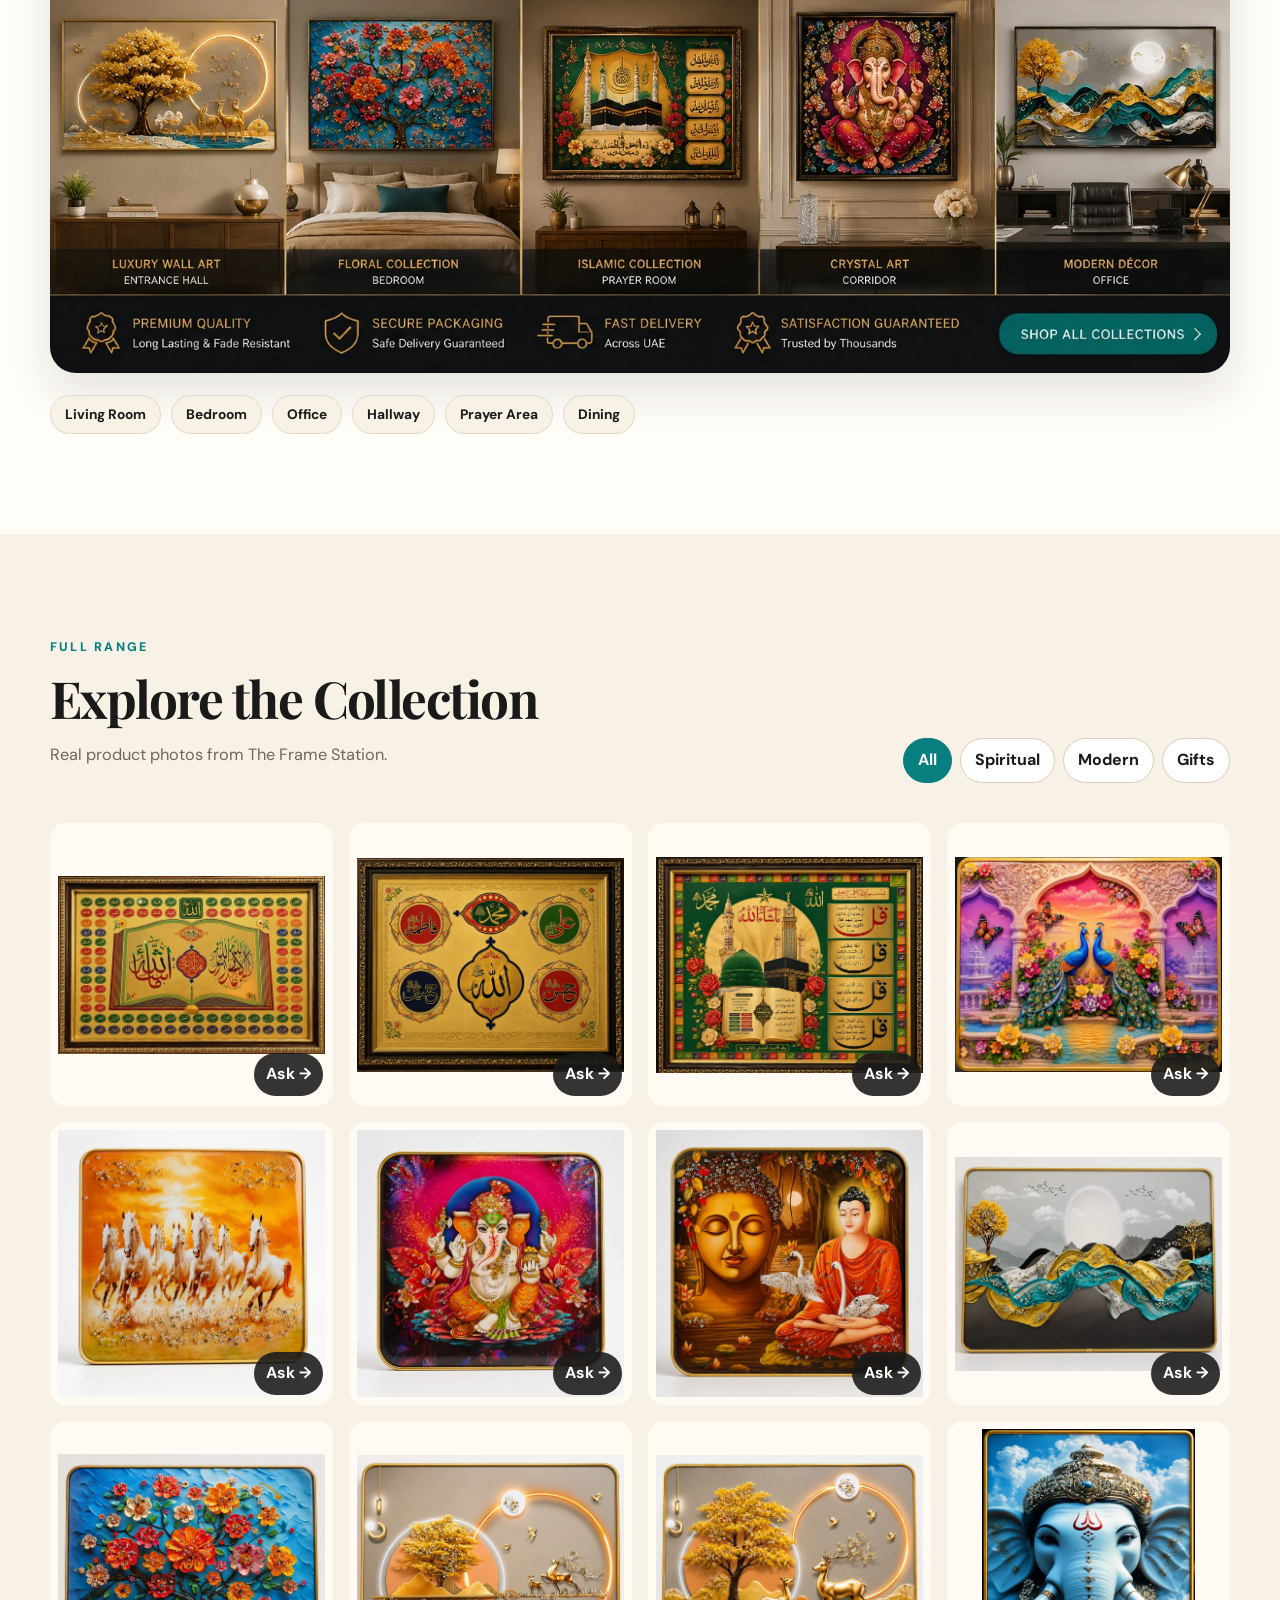
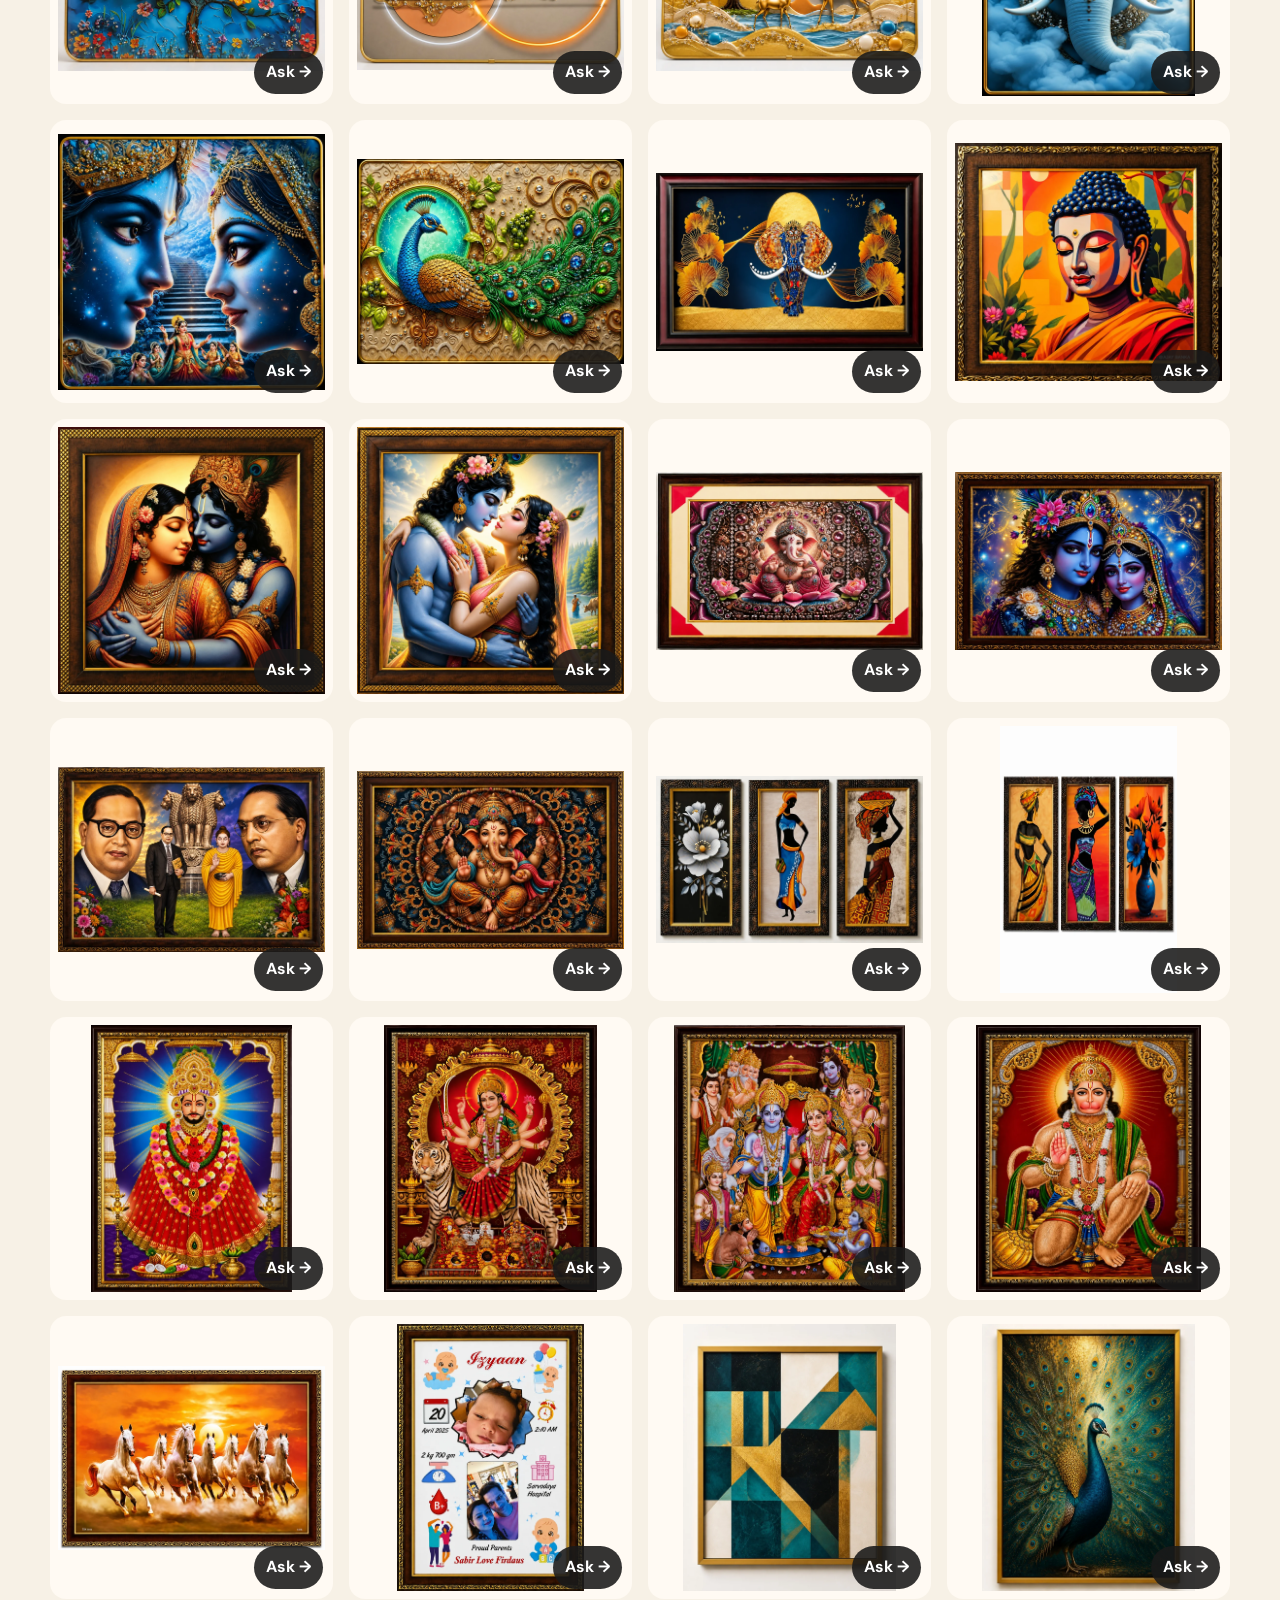
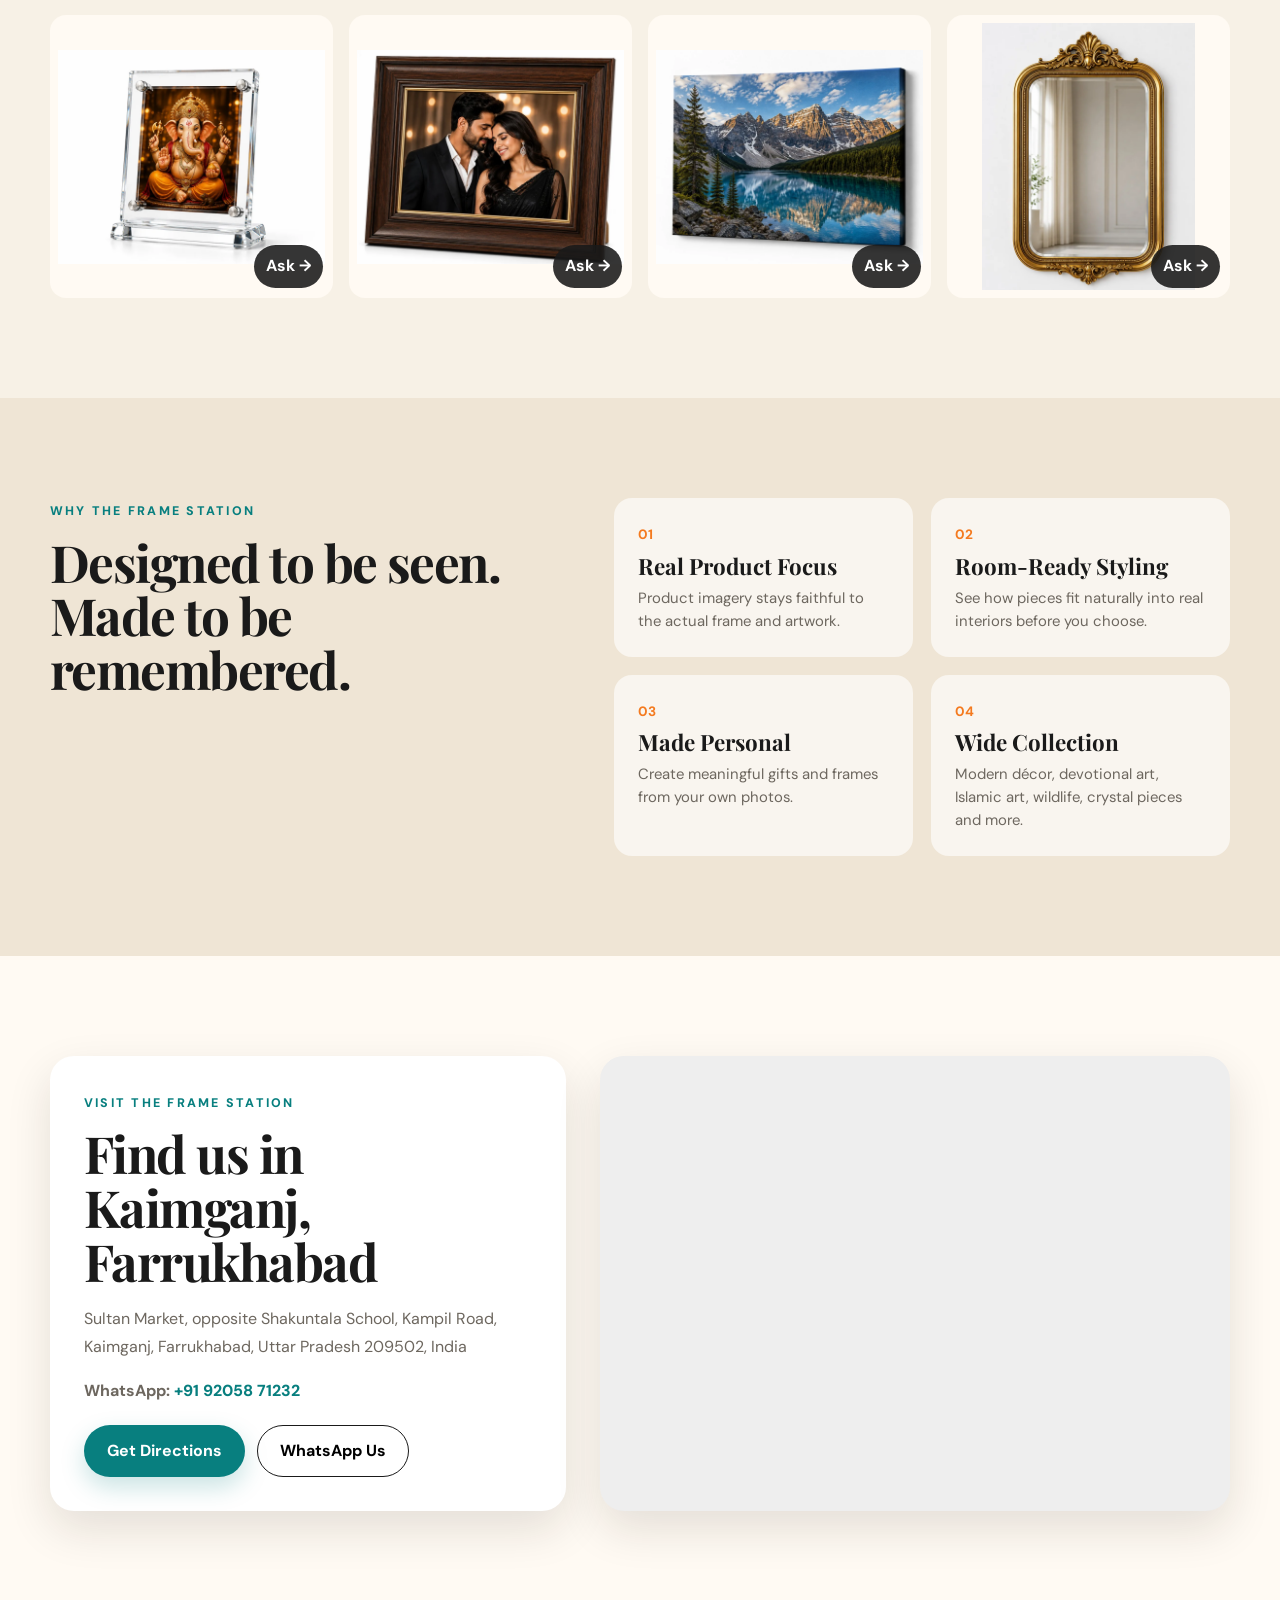
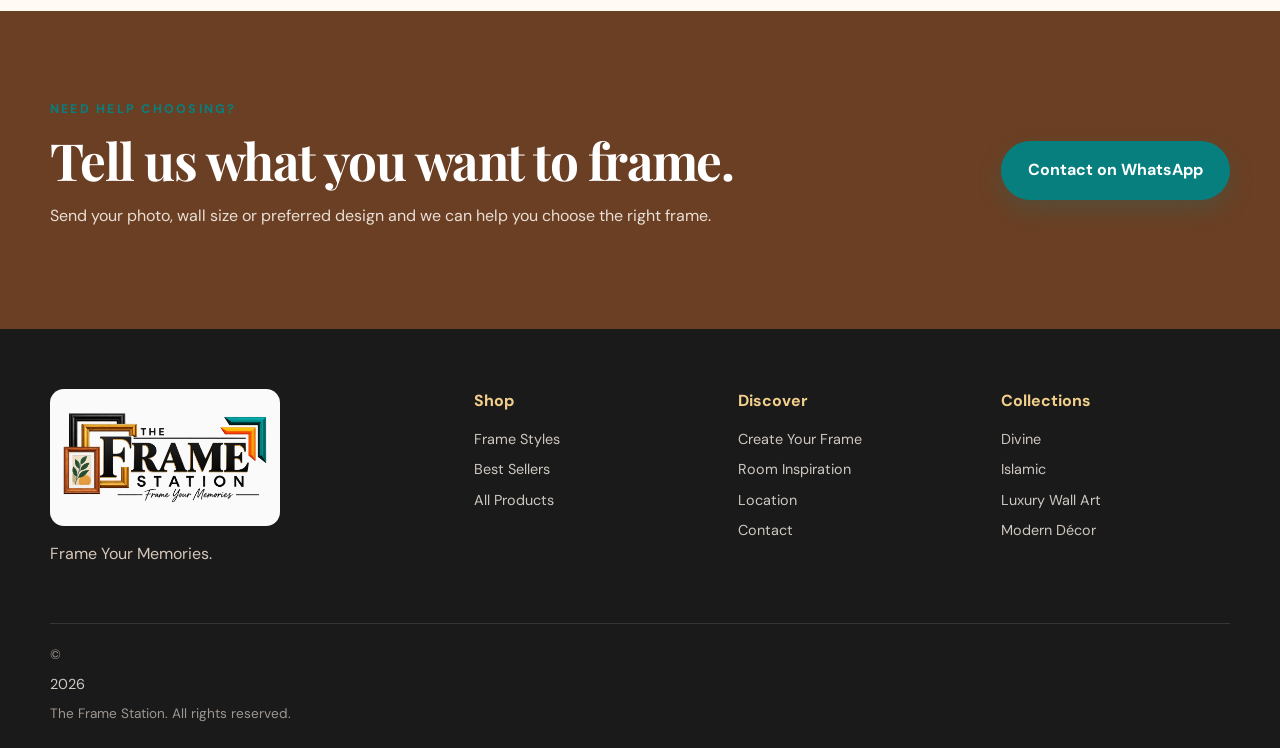
==== commit 9d8292ec: "Add files via upload" ====
--- a/index.html
+++ b/index.html
@@ -4,8 +4,41 @@
   <meta charset="utf-8">
   <meta name="viewport" content="width=device-width, initial-scale=1">
   <meta name="theme-color" content="#087f7f">
-  <meta name="description" content="The Frame Station — premium photo frames, wall art, crystal frames, mirrors, custom frames and personalized gifts.">
-  <title>The Frame Station | Frame Your Memories</title>
+  <meta name="description" content="The Frame Station in Kaimganj, Farrukhabad offers photo frames, custom frames, wooden frames, crystal frames, wall art, mirrors and personalized gifts. WhatsApp +91 92058 71232.">
+  <meta name="robots" content="index,follow,max-image-preview:large">
+  <link rel="canonical" href="https://the-frame-station-site.pages.dev/">
+  <meta property="og:type" content="website">
+  <meta property="og:site_name" content="The Frame Station">
+  <meta property="og:title" content="The Frame Station | Photo & Custom Frames in Kaimganj">
+  <meta property="og:description" content="Shop photo frames, custom frames, wall art, crystal frames and personalized gifts in Kaimganj, Farrukhabad.">
+  <meta property="og:url" content="https://the-frame-station-site.pages.dev/">
+  <meta property="og:image" content="https://the-frame-station-site.pages.dev/assets/logo.png">
+  <meta name="twitter:card" content="summary_large_image">
+  <meta name="twitter:title" content="The Frame Station | Photo & Custom Frames in Kaimganj">
+  <meta name="twitter:description" content="Photo frames, custom frames, wall art, mirrors and personalized gifts in Kaimganj, Farrukhabad.">
+  <meta name="twitter:image" content="https://the-frame-station-site.pages.dev/assets/logo.png">
+  <title>The Frame Station | Photo & Custom Frames in Kaimganj, Farrukhabad</title>
+  <script type="application/ld+json">
+  {
+    "@context":"https://schema.org",
+    "@type":"Store",
+    "name":"The Frame Station",
+    "url":"https://the-frame-station-site.pages.dev/",
+    "image":"https://the-frame-station-site.pages.dev/assets/logo.png",
+    "telephone":"+91 92058 71232",
+    "description":"Photo frames, custom frames, wooden frames, crystal frames, wall art, mirrors and personalized gifts in Kaimganj, Farrukhabad.",
+    "address":{
+      "@type":"PostalAddress",
+      "streetAddress":"Sultan Market, opposite Shakuntala School, Kampil Road",
+      "addressLocality":"Kaimganj",
+      "addressRegion":"Uttar Pradesh",
+      "postalCode":"209502",
+      "addressCountry":"IN"
+    },
+    "areaServed":["Kaimganj","Farrukhabad"],
+    "sameAs":[]
+  }
+  </script>
   <link rel="preconnect" href="https://fonts.googleapis.com">
   <link rel="preconnect" href="https://fonts.gstatic.com" crossorigin>
   <link href="https://fonts.googleapis.com/css2?family=DM+Sans:wght@400;500;600;700&family=Playfair+Display:wght@600;700&display=swap" rel="stylesheet">
@@ -23,6 +56,7 @@
         <a href="#collections">Collections</a>
         <a href="#custom">Create Your Frame</a>
         <a href="#inspiration">Inspiration</a>
+        <a href="#location">Location</a>
         <a href="#contact">Contact</a>
       </nav>
       <a class="nav-cta" href="#custom">Create a Frame</a>
@@ -262,6 +296,24 @@
       </div>
     </section>
 
+    <section class="section location-section" id="location">
+      <div class="container location-grid">
+        <div class="location-copy">
+          <span class="eyebrow">VISIT THE FRAME STATION</span>
+          <h2>Find us in Kaimganj, Farrukhabad</h2>
+          <p id="locationAddress">Sultan Market, opposite Shakuntala School, Kampil Road, Kaimganj, Farrukhabad, Uttar Pradesh 209502, India</p>
+          <p><strong>WhatsApp:</strong> <a id="locationPhone" href="https://wa.me/919205871232" target="_blank" rel="noopener">+91 92058 71232</a></p>
+          <div class="location-actions">
+            <a class="btn btn-primary" id="directionsLink" href="https://www.google.com/maps/search/?api=1&query=Sultan%20Market%2C%20opposite%20Shakuntala%20School%2C%20Kampil%20Road%2C%20Kaimganj%2C%20Farrukhabad%2C%20Uttar%20Pradesh%20209502%2C%20India" target="_blank" rel="noopener">Get Directions</a>
+            <button class="btn btn-ghost" id="locationWhatsApp" type="button">WhatsApp Us</button>
+          </div>
+        </div>
+        <div class="map-shell">
+          <iframe id="locationMap" title="The Frame Station location in Kaimganj" src="https://www.google.com/maps?q=Sultan%20Market%2C%20opposite%20Shakuntala%20School%2C%20Kampil%20Road%2C%20Kaimganj%2C%20Farrukhabad%2C%20Uttar%20Pradesh%20209502%2C%20India&output=embed" loading="lazy" referrerpolicy="no-referrer-when-downgrade" allowfullscreen></iframe>
+        </div>
+      </div>
+    </section>
+
     <section class="contact" id="contact">
       <div class="container contact-inner">
         <div>
@@ -281,10 +333,10 @@
         <p>Frame Your Memories.</p>
       </div>
       <div><h4>Shop</h4><a href="#shop">Frame Styles</a><a href="#collections">Best Sellers</a><a href="#all-products">All Products</a></div>
-      <div><h4>Discover</h4><a href="#custom">Create Your Frame</a><a href="#inspiration">Room Inspiration</a><a href="#contact">Contact</a></div>
+      <div><h4>Discover</h4><a href="#custom">Create Your Frame</a><a href="#inspiration">Room Inspiration</a><a href="#location">Location</a><a href="#contact">Contact</a></div>
       <div><h4>Collections</h4><span>Divine</span><span>Islamic</span><span>Luxury Wall Art</span><span>Modern Décor</span></div>
     </div>
-    <div class="container footer-bottom">© <span id="year"></span> The Frame Station. All rights reserved. <a href="/admin/" style="display:inline;margin-left:12px;color:#c6902f">Owner Login</a></div>
+    <div class="container footer-bottom">© <span id="year"></span> The Frame Station. All rights reserved.</div>
   </footer>
 
   <script>
--- a/styles.css
+++ b/styles.css
@@ -118,7 +118,7 @@
 .btn-large{padding:16px 26px;white-space:nowrap}
 footer{background:var(--charcoal);color:#eee;padding:60px 0 24px}
 .footer-grid{display:grid;grid-template-columns:1.7fr repeat(3,1fr);gap:35px}
-.footer-brand img{width:230px;filter:brightness(0) invert(1);opacity:.96}
+.footer-brand img{width:230px;opacity:.98;background:#fff;border-radius:14px;padding:8px}
 .footer-brand p{color:#d6c7b9}
 footer h4{color:#f2d08c;margin:0 0 14px}
 footer a,footer span{display:block;color:#cfc8c1;margin:8px 0;font-size:.9rem}
@@ -166,6 +166,18 @@
 }
 
 
+
+/* ===== Location / local SEO ===== */
+.location-section{background:#fffaf3}
+.location-grid{display:grid;grid-template-columns:.9fr 1.1fr;gap:34px;align-items:stretch}
+.location-copy{background:#fff;padding:34px;border-radius:24px;box-shadow:var(--shadow)}
+.location-copy p{color:var(--muted);line-height:1.75}
+.location-copy a:not(.btn){color:var(--teal);font-weight:800}
+.location-actions{display:flex;gap:12px;flex-wrap:wrap;margin-top:20px}
+.map-shell{min-height:360px;border-radius:24px;overflow:hidden;box-shadow:var(--shadow);background:#eee}
+.map-shell iframe{width:100%;height:100%;min-height:360px;border:0;display:block}
+@media(max-width:900px){.location-grid{grid-template-columns:1fr}}
+
 /* ===== Alignment fixes ===== */
 .category-grid{
   align-items:stretch;
@@ -277,3 +289,44 @@
     font-size:.9rem;
   }
 }
+
+/* ===== Mobile hero: show the complete hero artwork without cropping ===== */
+@media(max-width:620px){
+  .hero{
+    min-height:0;
+    display:block;
+    overflow:visible;
+    background:var(--cream);
+  }
+  .hero-bg{
+    position:relative;
+    inset:auto;
+    width:100%;
+    height:auto;
+    aspect-ratio:16/10;
+    object-fit:contain;
+    object-position:center;
+    background:var(--cream);
+  }
+  .hero-shade{display:none}
+  .hero-content{
+    position:relative;
+    z-index:2;
+    background:var(--cream);
+  }
+  .hero-copy{
+    max-width:none;
+    padding:30px 0 44px;
+  }
+  .hero-copy p{margin:18px 0 24px}
+  .hero-actions{gap:10px}
+  .hero-actions .btn{width:100%}
+
+  /* Keep the footer logo readable against the dark footer. */
+  .footer-brand img{
+    background:#fff;
+    padding:10px;
+    border-radius:14px;
+    width:min(230px,100%);
+  }
+}
